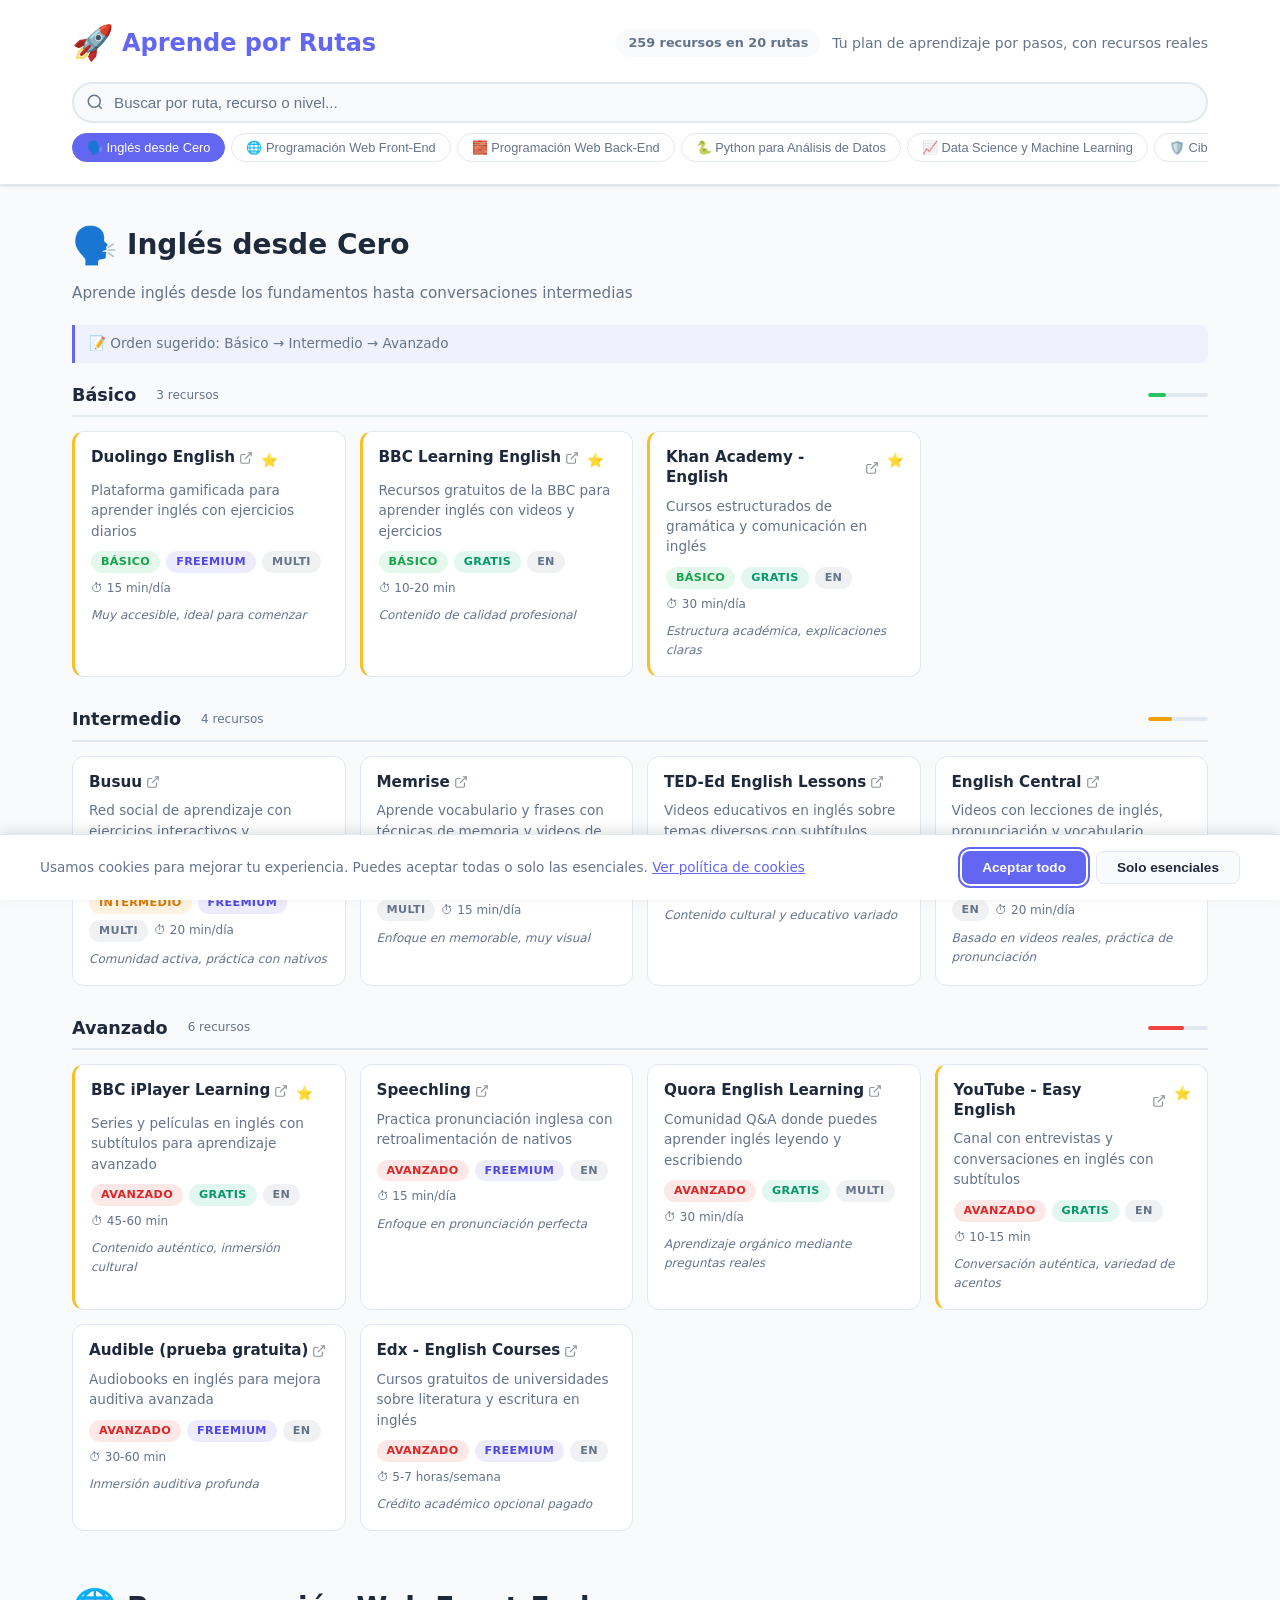
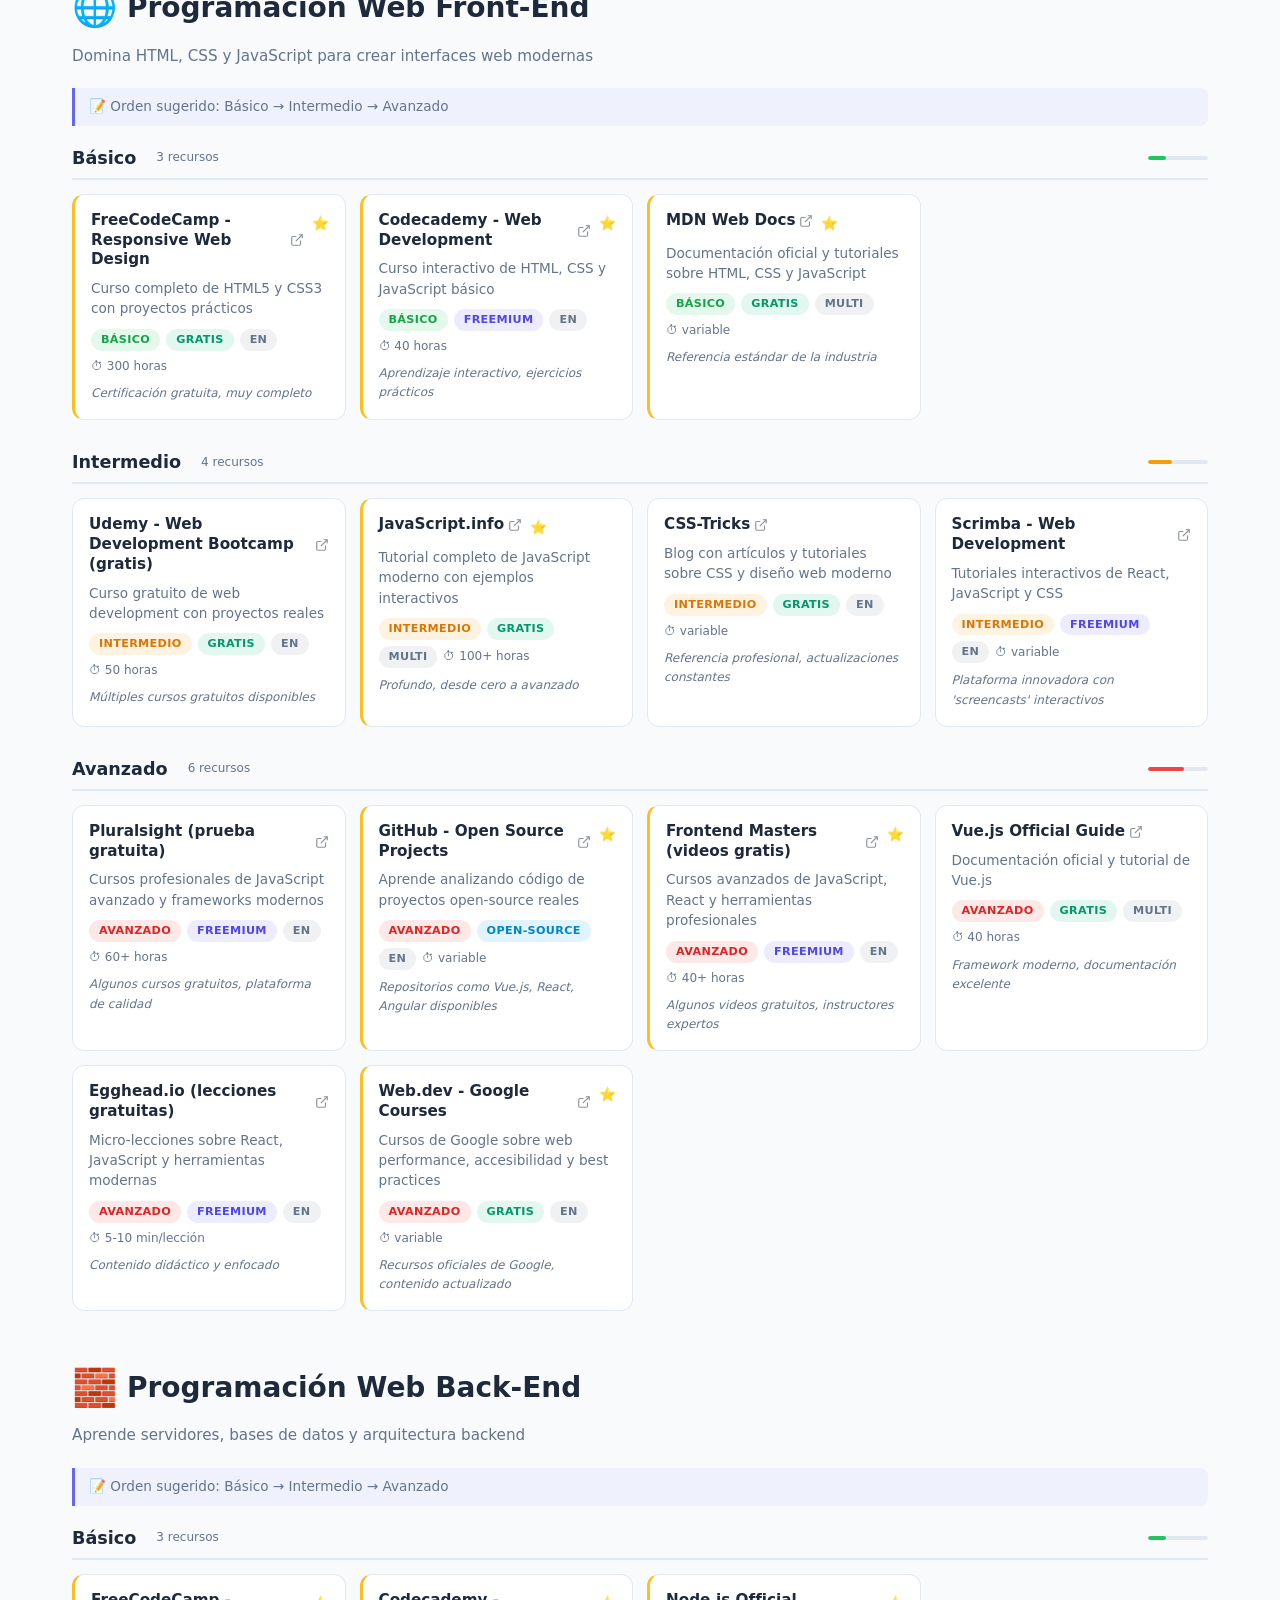
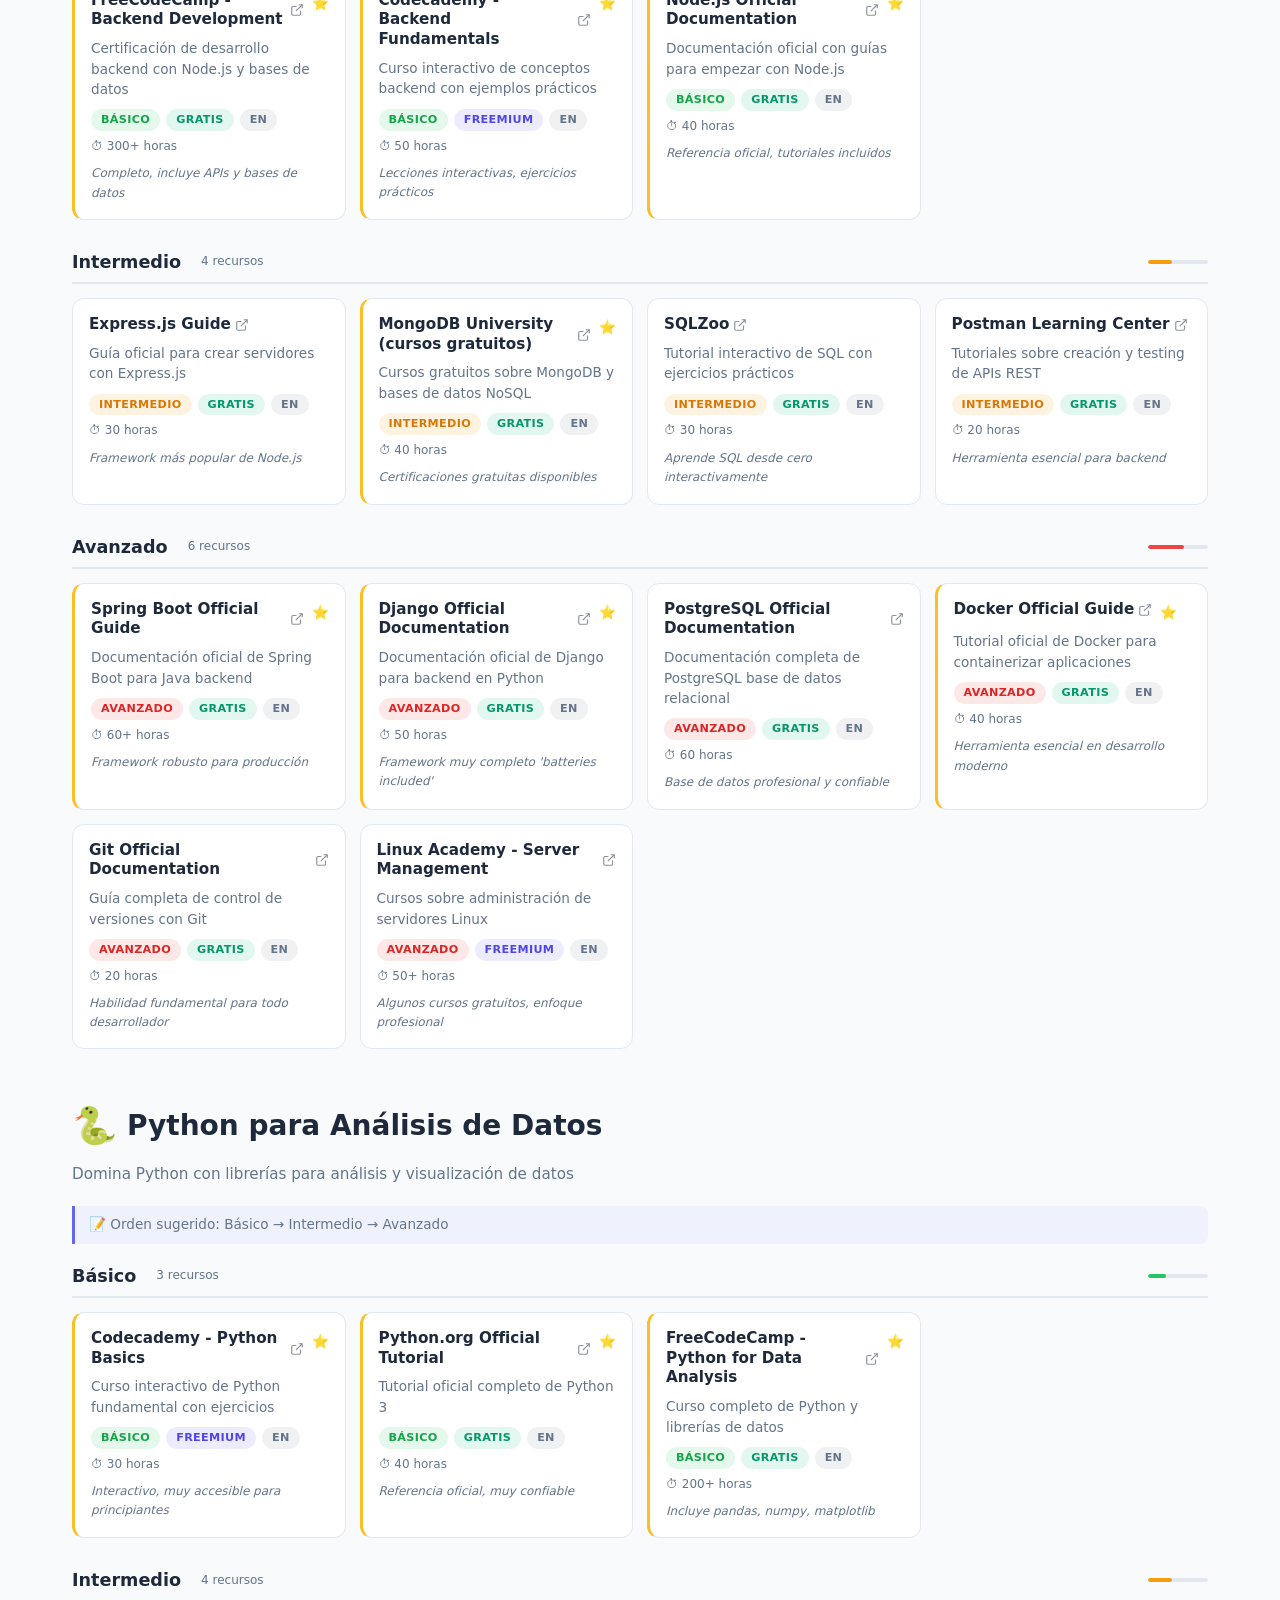
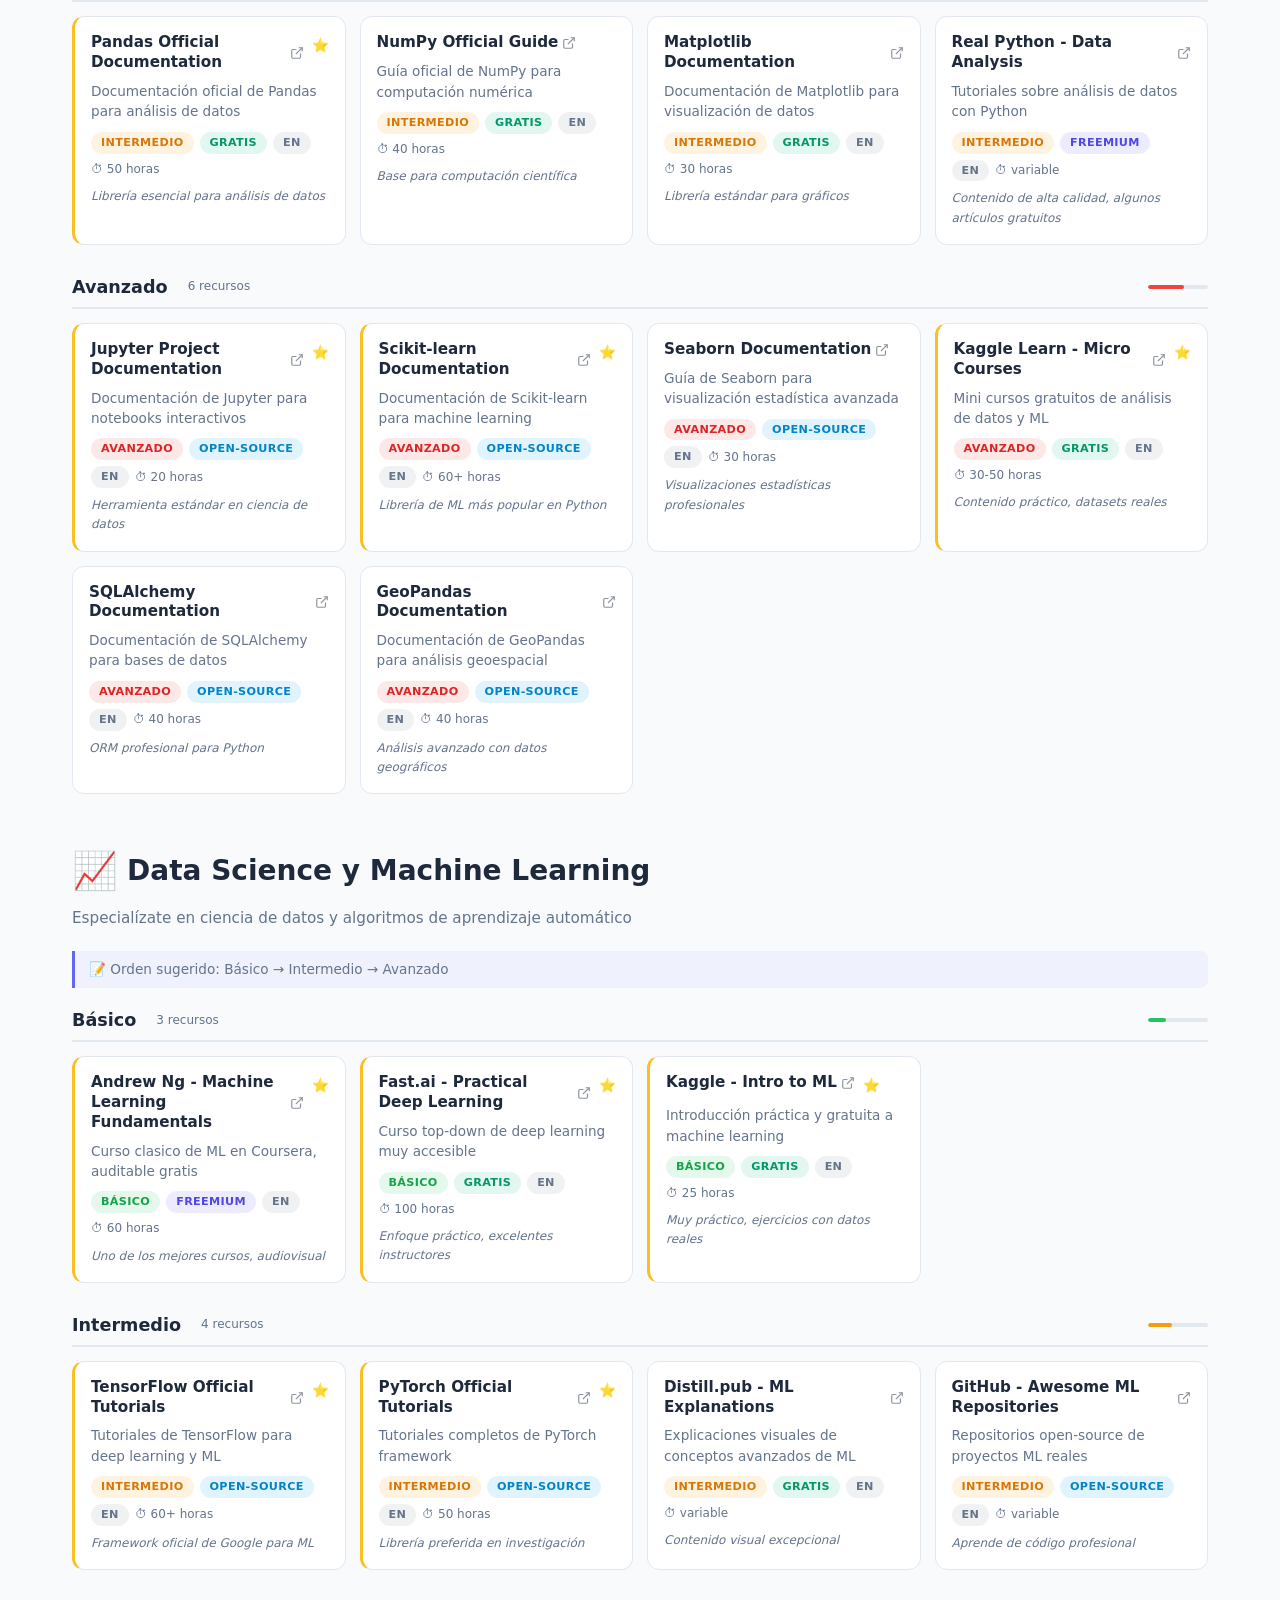
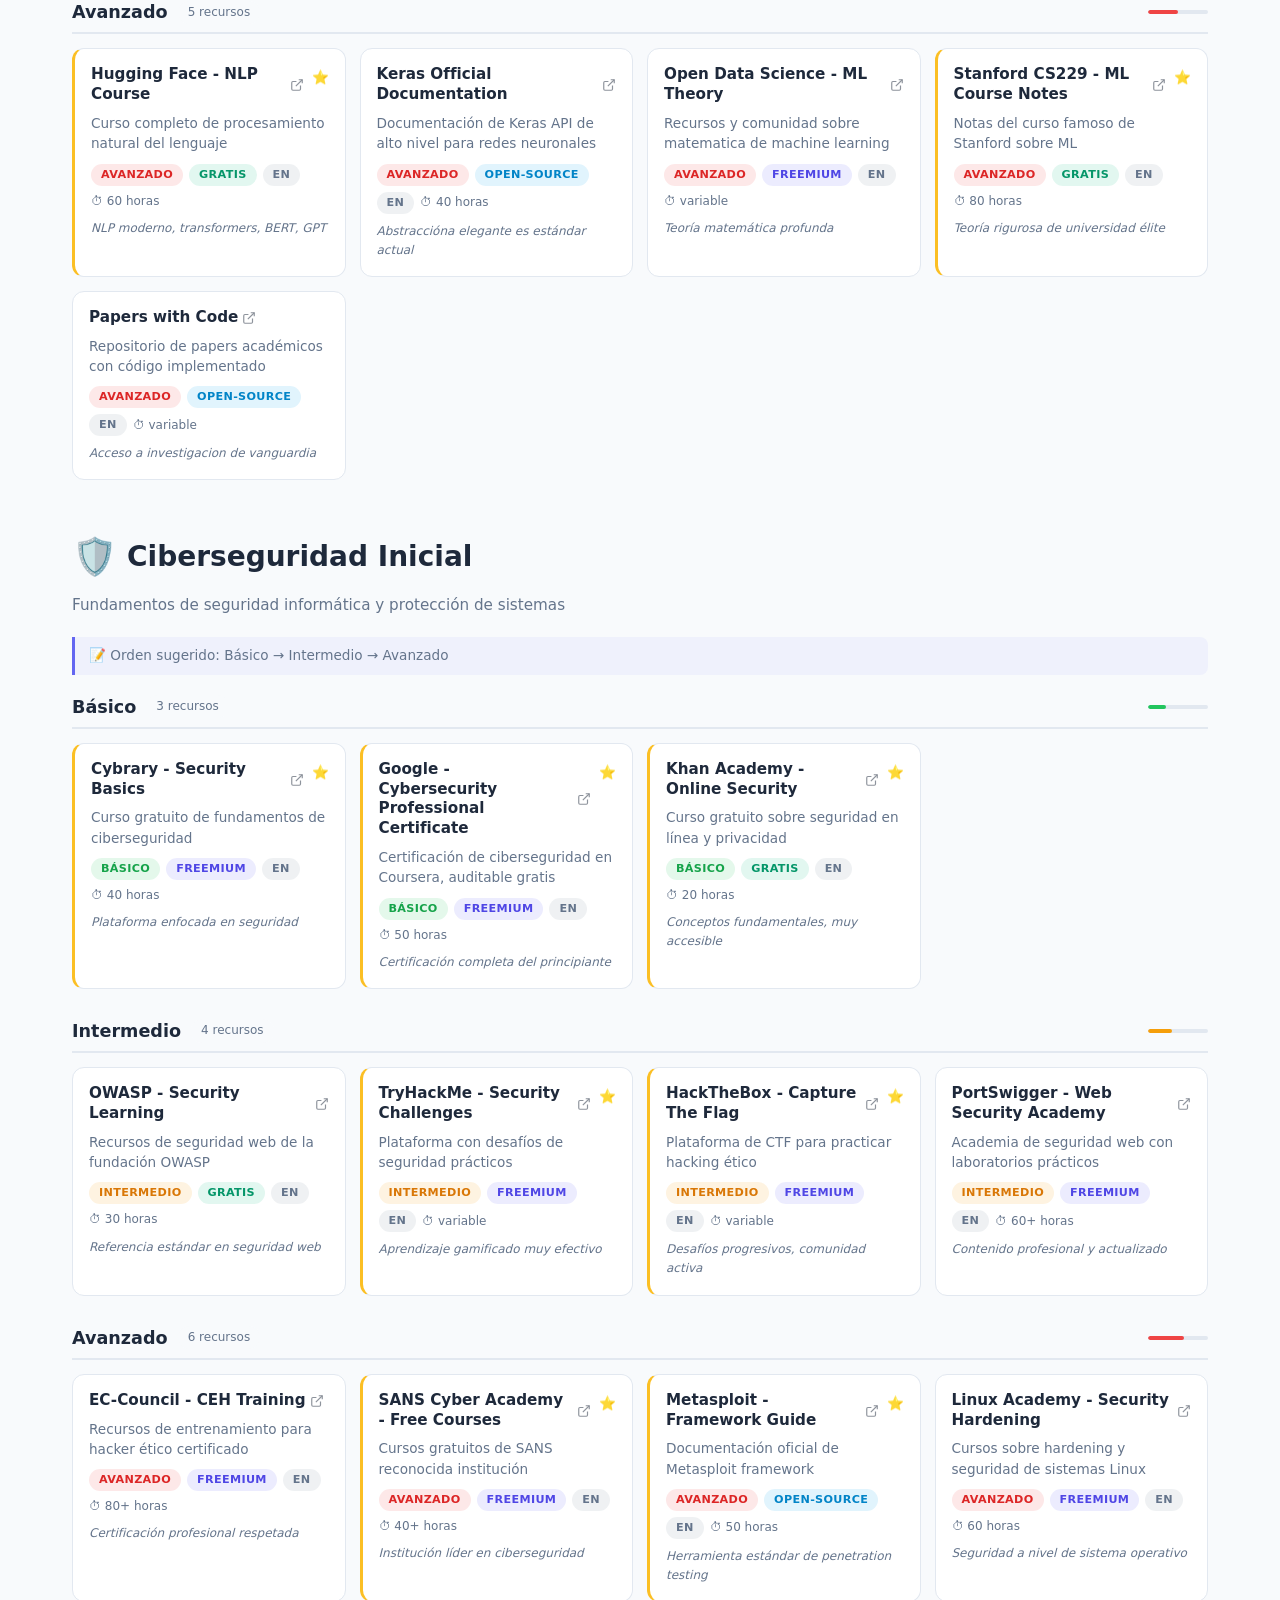
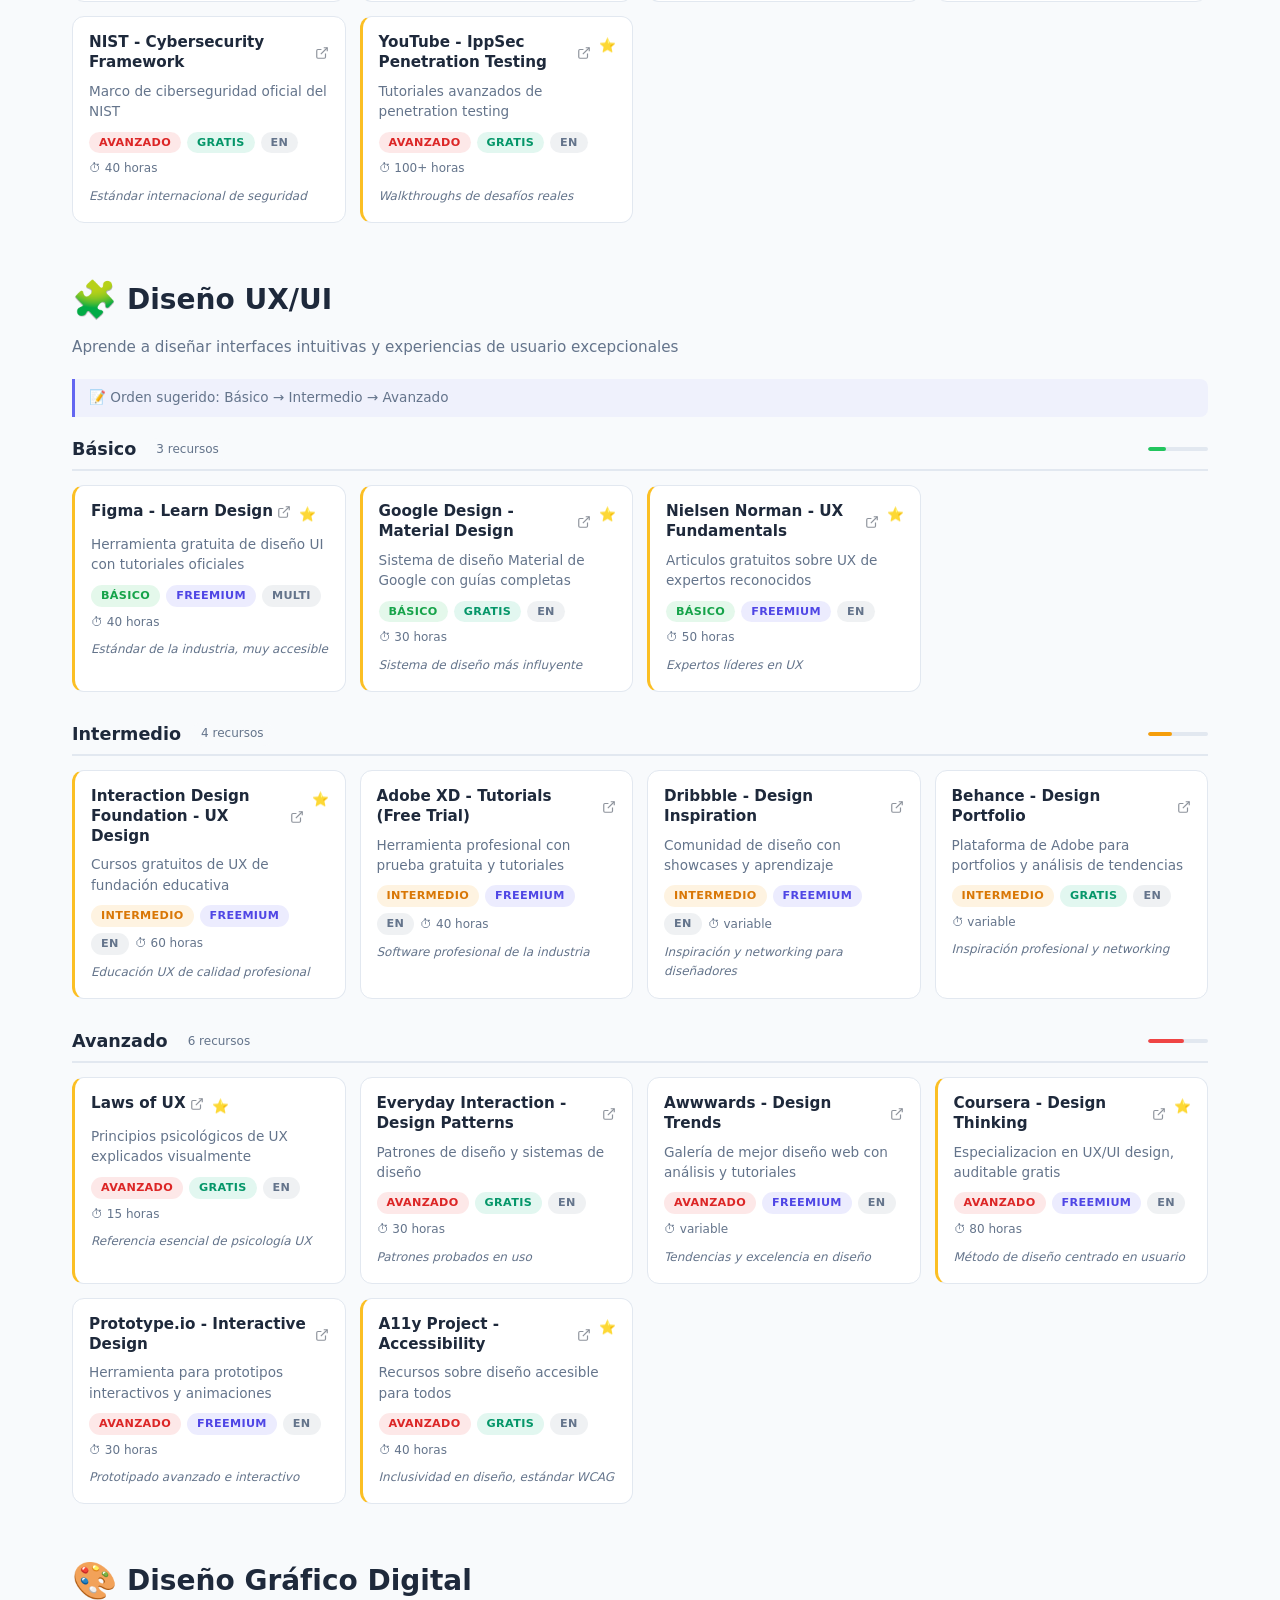
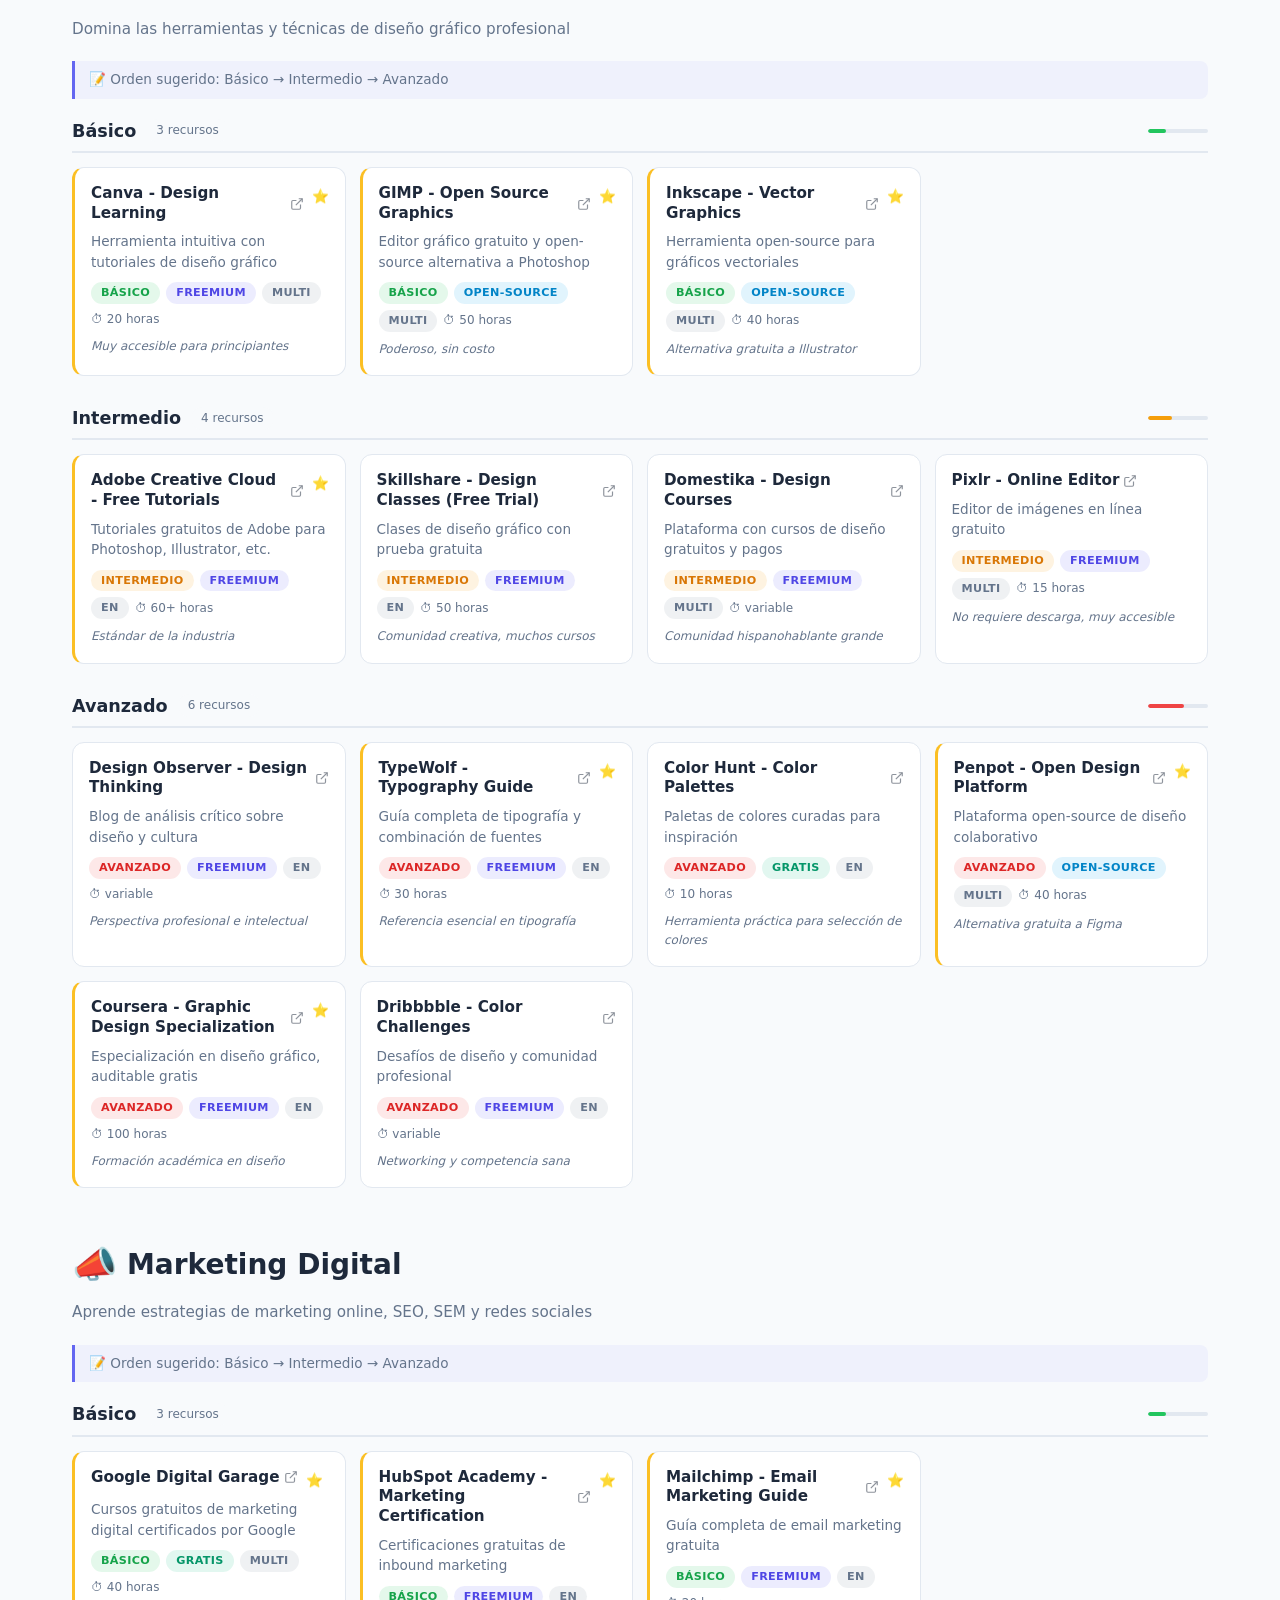
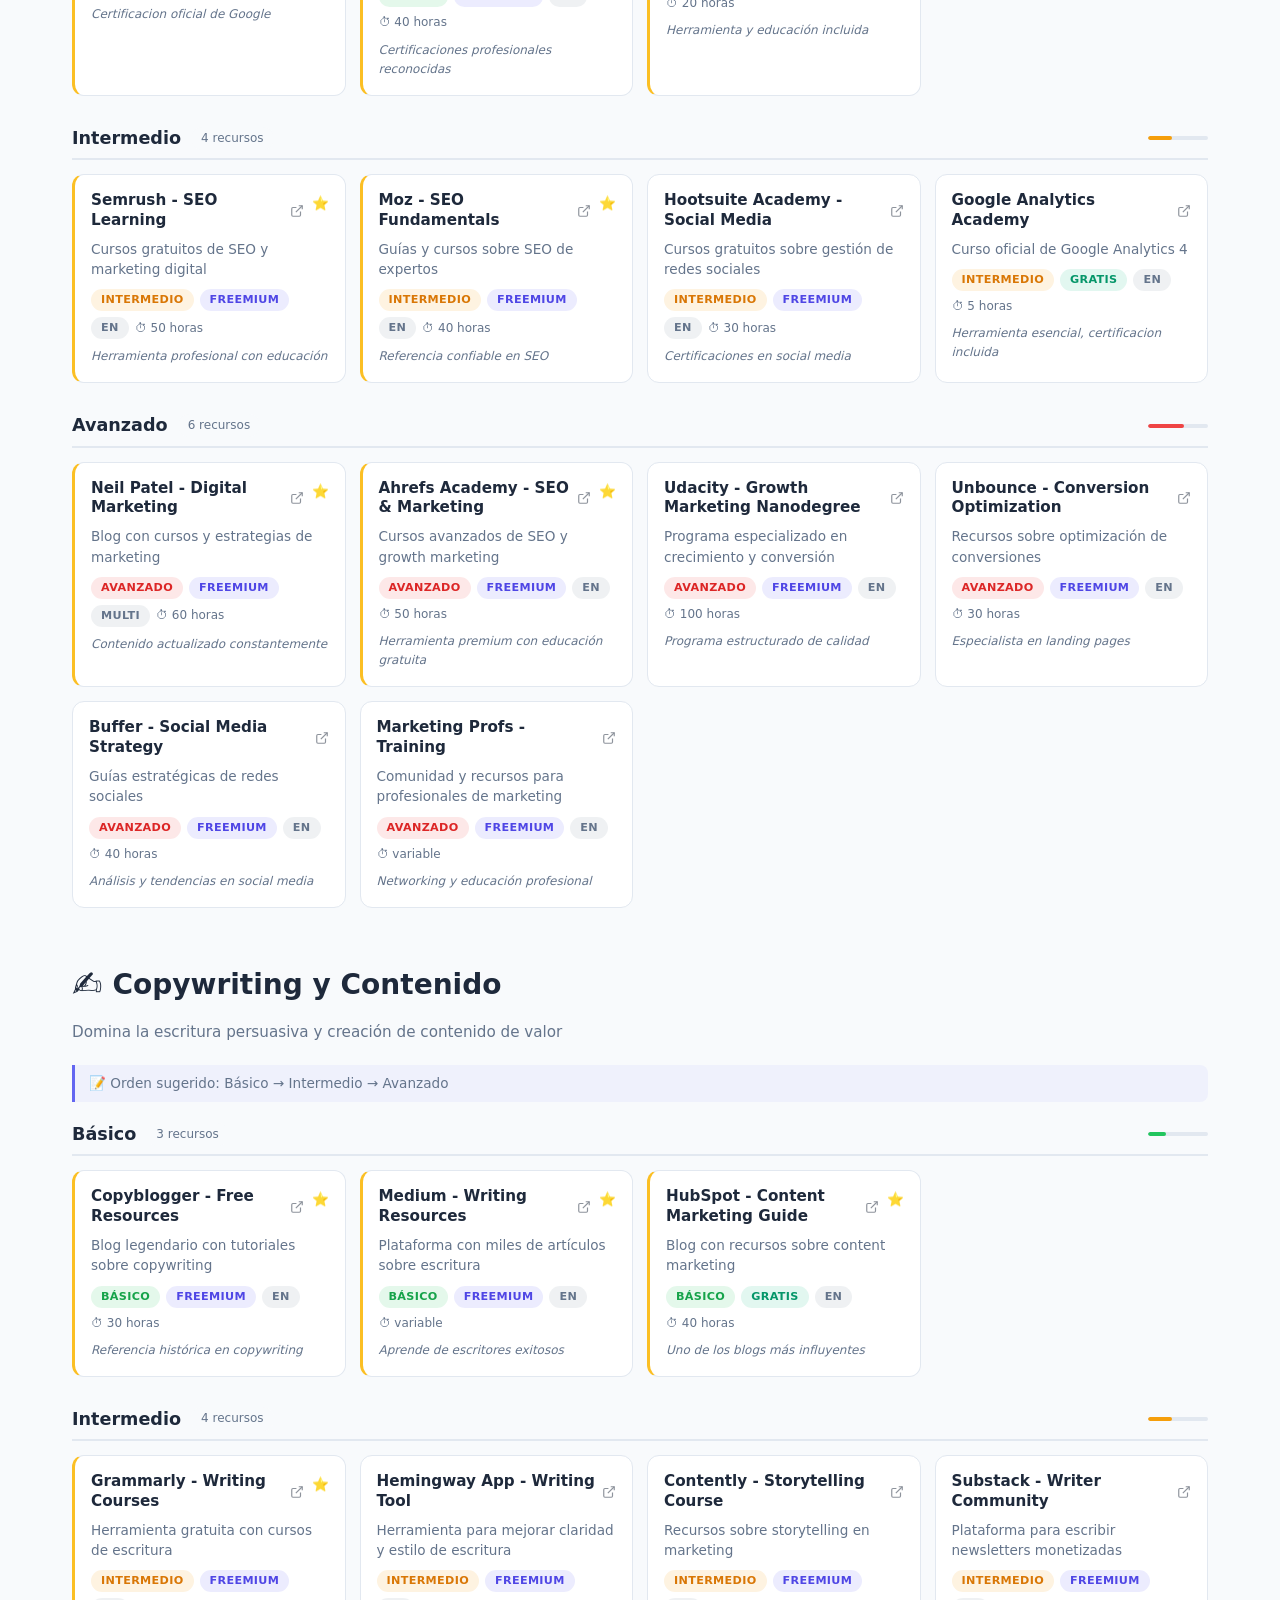
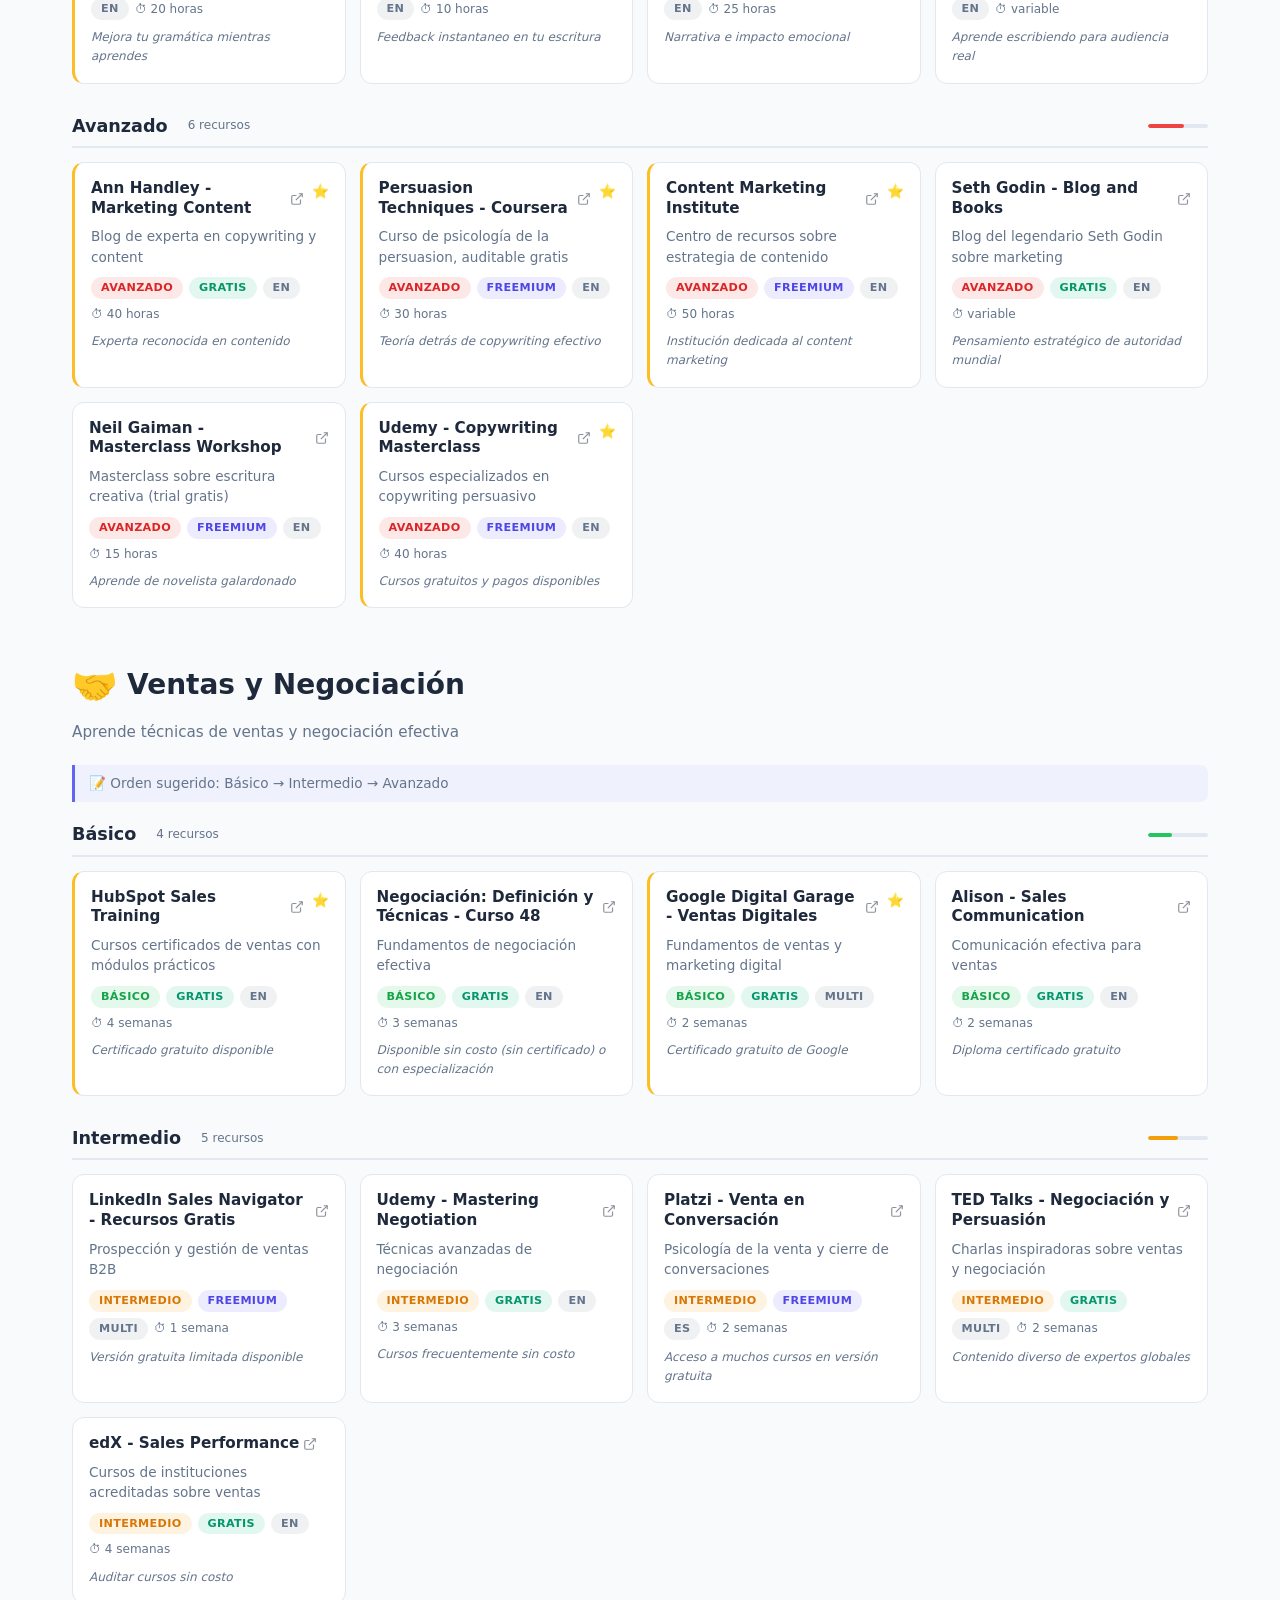
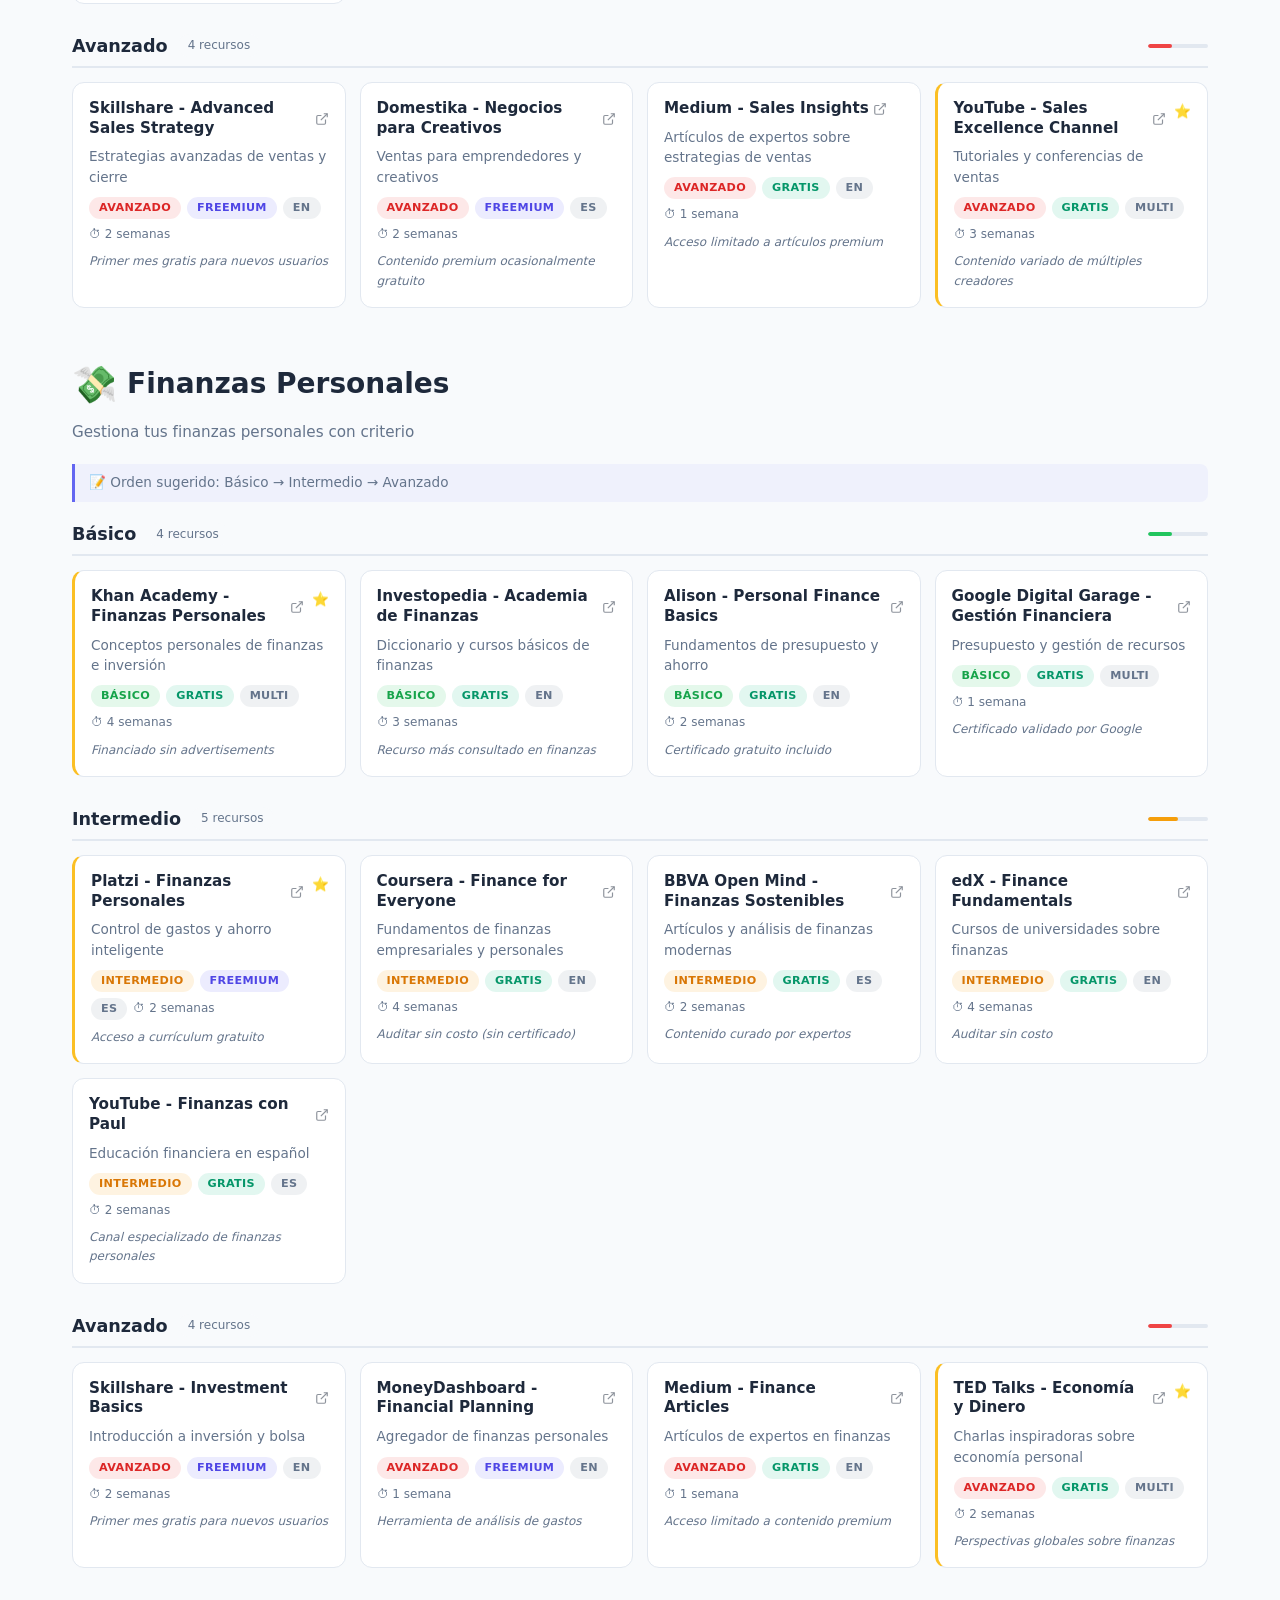
==== index.html @ 44f182b5 "feat: Aprende por Rutas - web estática con 20 rutas y 200+ recursos gratuitos - HTML5 semántico + CS" ====
<!DOCTYPE html>
<html lang="es">
<head>
  <meta charset="UTF-8">
  <meta name="viewport" content="width=device-width, initial-scale=1.0">
  <title>Aprende por Rutas — Rutas de aprendizaje gratuitas paso a paso</title>
  <meta name="description" content="Descubre 20 rutas de aprendizaje con más de 200 recursos gratuitos y freemium para mejorar habilidades profesionales: programación, idiomas, marketing, diseño y más.">
  <link rel="canonical" href="https://aprendepor.rutas.com/">
  <link rel="icon" href="img/favicon.svg" type="image/svg+xml">

  <!-- Open Graph -->
  <meta property="og:type" content="website">
  <meta property="og:title" content="Aprende por Rutas — Rutas de aprendizaje gratuitas">
  <meta property="og:description" content="20 rutas de aprendizaje con +200 recursos gratuitos para mejorar habilidades profesionales.">
  <meta property="og:url" content="https://aprendepor.rutas.com/">
  <meta property="og:site_name" content="Aprende por Rutas">
  <meta property="og:locale" content="es_ES">

  <!-- Twitter Card -->
  <meta name="twitter:card" content="summary">
  <meta name="twitter:title" content="Aprende por Rutas — Rutas de aprendizaje gratuitas">
  <meta name="twitter:description" content="20 rutas de aprendizaje con +200 recursos gratuitos para mejorar habilidades profesionales.">

  <link rel="stylesheet" href="css/styles.css">
</head>
<body>

  <!-- Skip to content -->
  <a href="#main-content" class="skip-link">Ir al contenido principal</a>

  <!-- Ad Slot: Header -->
  <div class="ad-slot" id="ad-slot--header" aria-hidden="true"></div>

  <!-- Header -->
  <header class="site-header" role="banner">
    <div class="header-inner">
      <div class="header-top">
        <h1 class="site-title">
          <span class="site-title-emoji" aria-hidden="true">🚀</span>
          Aprende por Rutas
        </h1>
        <span class="header-stats" id="header-stats" aria-live="polite">Cargando...</span>
        <p class="site-subtitle">Tu plan de aprendizaje por pasos, con recursos reales</p>
      </div>

      <!-- Search -->
      <div class="search-container" role="search">
        <label for="search-input" class="sr-only">Buscar por ruta, recurso o nivel</label>
        <svg class="search-icon" viewBox="0 0 24 24" fill="none" stroke="currentColor" stroke-width="2" aria-hidden="true">
          <circle cx="11" cy="11" r="8"/>
          <line x1="21" y1="21" x2="16.65" y2="16.65"/>
        </svg>
        <input type="search" id="search-input" class="search-input" placeholder="Buscar por ruta, recurso o nivel..." autocomplete="off">
        <button type="button" id="search-clear" class="search-clear" aria-label="Limpiar búsqueda">&times;</button>
      </div>

      <!-- Nav Rutas -->
      <nav class="nav-rutas" aria-label="Rutas de aprendizaje">
        <div class="nav-rutas-list" id="nav-rutas-list" role="list">
          <!-- Populated by JS -->
        </div>
      </nav>
    </div>
  </header>

  <!-- Main -->
  <main id="main-content" class="main-content">
    <div id="rutas-container" aria-live="polite">
      <!-- Populated by JS -->
      <div class="no-results">
        <div class="no-results-icon">⏳</div>
        <p class="no-results-text">Cargando rutas de aprendizaje...</p>
      </div>
    </div>
  </main>

  <!-- Ad Slot: Footer -->
  <div class="ad-slot" id="ad-slot--footer" aria-hidden="true"></div>

  <!-- Footer -->
  <footer class="site-footer" role="contentinfo">
    <div class="footer-inner">
      <nav class="footer-links" aria-label="Enlaces legales">
        <a href="terminos.html">Términos de uso</a>
        <a href="privacidad.html">Política de privacidad</a>
        <a href="cookies.html">Política de cookies</a>
      </nav>
      <p class="footer-update">Última actualización: <time id="footer-date">—</time></p>
      <p class="footer-suggest">
        <a href="mailto:sugerencias@aprendepor.rutas.com?subject=Sugerencia de recurso o ruta">💡 Sugerir recurso o ruta</a>
      </p>
    </div>
  </footer>

  <script src="js/app.js"></script>
  <script src="js/cookies-banner.js"></script>
</body>
</html>
---- css/styles.css ----
/* ============================================
   Aprende por Rutas — Styles
   Mobile-first, responsive, WCAG 2.1 AA
   ============================================ */

/* --- Reset & Base --- */
*, *::before, *::after { box-sizing: border-box; margin: 0; padding: 0; }

:root {
  --color-primary: #6366f1;
  --color-primary-dark: #4f46e5;
  --color-primary-light: #a5b4fc;
  --color-accent: #fbbf24;
  --color-bg: #f8fafc;
  --color-surface: #ffffff;
  --color-text: #1e293b;
  --color-text-muted: #64748b;
  --color-border: #e2e8f0;
  --color-basico: #22c55e;
  --color-intermedio: #f59e0b;
  --color-avanzado: #ef4444;
  --color-gratis: #10b981;
  --color-freemium: #6366f1;
  --color-open-source: #0ea5e9;
  --radius: 12px;
  --radius-sm: 8px;
  --shadow: 0 1px 3px rgba(0,0,0,.08), 0 1px 2px rgba(0,0,0,.06);
  --shadow-md: 0 4px 6px rgba(0,0,0,.07), 0 2px 4px rgba(0,0,0,.06);
  --shadow-lg: 0 10px 15px rgba(0,0,0,.1), 0 4px 6px rgba(0,0,0,.05);
  --max-width: 1200px;
  --transition: .2s ease;
}

html { scroll-behavior: smooth; scroll-padding-top: 140px; }

body {
  font-family: 'Segoe UI', system-ui, -apple-system, sans-serif;
  background: var(--color-bg);
  color: var(--color-text);
  line-height: 1.6;
  -webkit-font-smoothing: antialiased;
}

a { color: var(--color-primary); text-decoration: none; transition: color var(--transition); }
a:hover, a:focus-visible { color: var(--color-primary-dark); }
a:focus-visible { outline: 2px solid var(--color-primary); outline-offset: 2px; border-radius: 2px; }

img { max-width: 100%; height: auto; }
ul, ol { list-style: none; }

.sr-only {
  position: absolute; width: 1px; height: 1px;
  padding: 0; margin: -1px; overflow: hidden;
  clip: rect(0,0,0,0); white-space: nowrap; border: 0;
}

.skip-link {
  position: absolute; top: -100%; left: 16px;
  background: var(--color-primary); color: #fff;
  padding: 8px 16px; border-radius: var(--radius-sm);
  z-index: 1000; font-weight: 600;
}
.skip-link:focus { top: 8px; color: #fff; }

/* --- Ad Slots --- */
.ad-slot {
  min-height: 0; text-align: center;
  margin: 16px auto; max-width: var(--max-width);
}
.ad-slot:empty { display: none; }

/* --- Header --- */
.site-header {
  background: var(--color-surface);
  border-bottom: 1px solid var(--color-border);
  position: sticky; top: 0; z-index: 100;
  box-shadow: var(--shadow);
}

.header-inner {
  max-width: var(--max-width);
  margin: 0 auto;
  padding: 16px 20px;
}

.header-top {
  display: flex;
  flex-wrap: wrap;
  align-items: center;
  gap: 12px;
  margin-bottom: 12px;
}

.site-title {
  font-size: 1.5rem;
  font-weight: 800;
  color: var(--color-primary);
  display: flex; align-items: center; gap: 8px;
}

.site-title-emoji { font-size: 1.4em; }

.site-subtitle {
  font-size: .875rem;
  color: var(--color-text-muted);
  flex-basis: 100%;
}

.header-stats {
  margin-left: auto;
  font-size: .8rem;
  color: var(--color-text-muted);
  background: var(--color-bg);
  padding: 4px 12px;
  border-radius: 999px;
  white-space: nowrap;
  font-weight: 600;
}

/* --- Search --- */
.search-container {
  position: relative;
  margin-bottom: 8px;
}

.search-input {
  width: 100%;
  padding: 10px 16px 10px 40px;
  border: 2px solid var(--color-border);
  border-radius: 999px;
  font-size: .95rem;
  background: var(--color-bg);
  color: var(--color-text);
  transition: border-color var(--transition);
}
.search-input:focus {
  outline: none;
  border-color: var(--color-primary);
  box-shadow: 0 0 0 3px rgba(99,102,241,.15);
}
.search-input::placeholder { color: var(--color-text-muted); }

.search-icon {
  position: absolute; left: 14px; top: 50%;
  transform: translateY(-50%);
  color: var(--color-text-muted);
  pointer-events: none;
  width: 18px; height: 18px;
}

.search-clear {
  position: absolute; right: 10px; top: 50%;
  transform: translateY(-50%);
  background: none; border: none;
  color: var(--color-text-muted);
  cursor: pointer; padding: 4px;
  display: none; font-size: 1.1rem;
  line-height: 1;
}
.search-clear.visible { display: block; }

/* --- Nav Rutas --- */
.nav-rutas {
  overflow-x: auto;
  -webkit-overflow-scrolling: touch;
  scrollbar-width: thin;
  scrollbar-color: var(--color-primary-light) transparent;
  padding-bottom: 4px;
}
.nav-rutas::-webkit-scrollbar { height: 4px; }
.nav-rutas::-webkit-scrollbar-thumb { background: var(--color-primary-light); border-radius: 2px; }

.nav-rutas-list {
  display: flex;
  gap: 6px;
  padding: 2px 0;
}

.nav-ruta-btn {
  flex-shrink: 0;
  padding: 6px 14px;
  border: 1px solid var(--color-border);
  border-radius: 999px;
  background: var(--color-surface);
  color: var(--color-text-muted);
  font-size: .8rem;
  font-weight: 500;
  cursor: pointer;
  white-space: nowrap;
  transition: all var(--transition);
}
.nav-ruta-btn:hover { border-color: var(--color-primary); color: var(--color-primary); }
.nav-ruta-btn:focus-visible { outline: 2px solid var(--color-primary); outline-offset: 1px; }
.nav-ruta-btn.active {
  background: var(--color-primary);
  color: #fff;
  border-color: var(--color-primary);
}

/* --- Main Content --- */
.main-content {
  max-width: var(--max-width);
  margin: 0 auto;
  padding: 24px 20px 60px;
}

/* --- Ruta Section --- */
.ruta-section {
  margin-bottom: 48px;
  scroll-margin-top: 160px;
}

.ruta-header {
  margin-bottom: 20px;
}

.ruta-title {
  font-size: 1.5rem;
  font-weight: 700;
  display: flex; align-items: center; gap: 10px;
  margin-bottom: 6px;
}

.ruta-emoji { font-size: 1.3em; }

.ruta-descripcion {
  color: var(--color-text-muted);
  font-size: .95rem;
  margin-bottom: 8px;
}

.ruta-objetivo {
  font-size: .85rem;
  color: var(--color-text-muted);
  padding: 8px 14px;
  background: rgba(99,102,241,.06);
  border-left: 3px solid var(--color-primary);
  border-radius: 0 var(--radius-sm) var(--radius-sm) 0;
}

/* --- Nivel Section --- */
.nivel-section { margin-bottom: 28px; }

.nivel-header {
  display: flex; align-items: center; gap: 10px;
  margin-bottom: 14px;
  padding-bottom: 6px;
  border-bottom: 2px solid var(--color-border);
}

.nivel-title {
  font-size: 1.1rem;
  font-weight: 600;
  text-transform: capitalize;
}

.nivel-count {
  font-size: .75rem;
  color: var(--color-text-muted);
  background: var(--color-bg);
  padding: 2px 10px;
  border-radius: 999px;
}

.nivel-bar {
  width: 60px; height: 4px;
  background: var(--color-border);
  border-radius: 2px;
  overflow: hidden;
  margin-left: auto;
}
.nivel-bar-fill {
  height: 100%;
  border-radius: 2px;
  transition: width .4s ease;
}
.nivel-basico .nivel-bar-fill { background: var(--color-basico); }
.nivel-intermedio .nivel-bar-fill { background: var(--color-intermedio); }
.nivel-avanzado .nivel-bar-fill { background: var(--color-avanzado); }

/* --- Card Grid --- */
.recursos-grid {
  display: grid;
  grid-template-columns: 1fr;
  gap: 14px;
}

/* --- Resource Card --- */
.recurso-card {
  background: var(--color-surface);
  border: 1px solid var(--color-border);
  border-radius: var(--radius);
  padding: 16px;
  transition: all var(--transition);
  position: relative;
}
.recurso-card:hover {
  box-shadow: var(--shadow-md);
  border-color: var(--color-primary-light);
  transform: translateY(-1px);
}

.recurso-card.destacado {
  border-left: 3px solid var(--color-accent);
}

.recurso-card-header {
  display: flex; align-items: flex-start;
  gap: 8px; margin-bottom: 8px;
}

.recurso-nombre {
  font-size: .95rem;
  font-weight: 600;
  line-height: 1.3;
}

.recurso-nombre a {
  color: var(--color-text);
  display: inline-flex; align-items: center; gap: 4px;
}
.recurso-nombre a:hover { color: var(--color-primary); }

.recurso-external-icon {
  width: 14px; height: 14px;
  flex-shrink: 0;
  opacity: .5;
}

.recurso-star {
  color: var(--color-accent);
  font-size: .85rem;
  flex-shrink: 0;
  margin-top: 2px;
}

.recurso-descripcion {
  font-size: .85rem;
  color: var(--color-text-muted);
  margin-bottom: 10px;
  line-height: 1.5;
}

.recurso-badges {
  display: flex;
  flex-wrap: wrap;
  gap: 6px;
  align-items: center;
}

.badge {
  display: inline-flex; align-items: center;
  padding: 2px 10px;
  border-radius: 999px;
  font-size: .7rem;
  font-weight: 600;
  text-transform: uppercase;
  letter-spacing: .03em;
}

.badge-nivel-basico { background: rgba(34,197,94,.12); color: #16a34a; }
.badge-nivel-intermedio { background: rgba(245,158,11,.12); color: #d97706; }
.badge-nivel-avanzado { background: rgba(239,68,68,.12); color: #dc2626; }

.badge-acceso-gratis { background: rgba(16,185,129,.12); color: #059669; }
.badge-acceso-freemium { background: rgba(99,102,241,.12); color: #4f46e5; }
.badge-acceso-open-source { background: rgba(14,165,233,.12); color: #0284c7; }

.badge-idioma {
  background: rgba(100,116,139,.1);
  color: var(--color-text-muted);
}

.badge-tiempo {
  background: transparent;
  color: var(--color-text-muted);
  padding-left: 0;
  font-weight: 500;
  font-size: .75rem;
}
.badge-tiempo::before { content: '⏱ '; }

.recurso-notas {
  font-size: .75rem;
  color: var(--color-text-muted);
  margin-top: 8px;
  font-style: italic;
}

/* --- No Results --- */
.no-results {
  text-align: center;
  padding: 60px 20px;
  color: var(--color-text-muted);
}
.no-results-icon { font-size: 3rem; margin-bottom: 12px; }
.no-results-text { font-size: 1.1rem; font-weight: 600; }
.no-results-sub { font-size: .9rem; margin-top: 6px; }

/* --- Footer --- */
.site-footer {
  background: var(--color-surface);
  border-top: 1px solid var(--color-border);
  padding: 30px 20px;
  text-align: center;
}

.footer-inner {
  max-width: var(--max-width);
  margin: 0 auto;
}

.footer-links {
  display: flex;
  justify-content: center;
  flex-wrap: wrap;
  gap: 8px 20px;
  margin-bottom: 14px;
}

.footer-links a {
  font-size: .85rem;
  color: var(--color-text-muted);
}
.footer-links a:hover { color: var(--color-primary); }

.footer-update {
  font-size: .8rem;
  color: var(--color-text-muted);
  margin-bottom: 8px;
}

.footer-suggest {
  font-size: .85rem;
}

/* --- Cookies Banner --- */
.cookies-banner {
  position: fixed; bottom: 0; left: 0; right: 0;
  background: var(--color-surface);
  border-top: 1px solid var(--color-border);
  box-shadow: 0 -4px 12px rgba(0,0,0,.1);
  z-index: 999;
  padding: 16px 20px;
  transform: translateY(100%);
  transition: transform .3s ease;
}
.cookies-banner.visible { transform: translateY(0); }

.cookies-inner {
  max-width: var(--max-width);
  margin: 0 auto;
  display: flex;
  flex-direction: column;
  gap: 12px;
}

.cookies-text {
  font-size: .85rem;
  color: var(--color-text-muted);
  line-height: 1.5;
}
.cookies-text a { text-decoration: underline; }

.cookies-actions {
  display: flex;
  gap: 10px;
  flex-wrap: wrap;
}

.btn {
  padding: 8px 20px;
  border-radius: var(--radius-sm);
  font-size: .85rem;
  font-weight: 600;
  border: none;
  cursor: pointer;
  transition: all var(--transition);
}
.btn:focus-visible {
  outline: 2px solid var(--color-primary);
  outline-offset: 2px;
}

.btn-primary {
  background: var(--color-primary);
  color: #fff;
}
.btn-primary:hover { background: var(--color-primary-dark); }

.btn-secondary {
  background: var(--color-bg);
  color: var(--color-text);
  border: 1px solid var(--color-border);
}
.btn-secondary:hover { border-color: var(--color-primary); color: var(--color-primary); }

/* --- Legal Pages --- */
.legal-page {
  max-width: 800px;
  margin: 0 auto;
  padding: 40px 20px 80px;
}
.legal-page h1 {
  font-size: 1.8rem;
  margin-bottom: 24px;
  color: var(--color-primary);
}
.legal-page h2 {
  font-size: 1.25rem;
  margin: 24px 0 10px;
  color: var(--color-text);
}
.legal-page p, .legal-page li {
  font-size: .95rem;
  color: var(--color-text-muted);
  margin-bottom: 10px;
  line-height: 1.7;
}
.legal-page ul { list-style: disc; padding-left: 24px; }
.legal-back {
  display: inline-flex; align-items: center; gap: 6px;
  margin-bottom: 24px; font-weight: 600;
}

/* --- Responsive --- */
@media (min-width: 640px) {
  .recursos-grid {
    grid-template-columns: repeat(2, 1fr);
  }
  .cookies-inner { flex-direction: row; align-items: center; }
  .cookies-actions { margin-left: auto; flex-shrink: 0; }
  .site-subtitle { flex-basis: auto; }
}

@media (min-width: 960px) {
  .recursos-grid {
    grid-template-columns: repeat(3, 1fr);
  }
  .header-inner { padding: 16px 32px; }
  .main-content { padding: 32px 32px 80px; }
  .ruta-title { font-size: 1.75rem; }
  html { scroll-padding-top: 150px; }
  .ruta-section { scroll-margin-top: 170px; }
}

@media (min-width: 1200px) {
  .recursos-grid {
    grid-template-columns: repeat(4, 1fr);
  }
}

/* --- Reduced Motion --- */
@media (prefers-reduced-motion: reduce) {
  *, *::before, *::after {
    animation-duration: .01ms !important;
    transition-duration: .01ms !important;
    scroll-behavior: auto !important;
  }
}

/* --- Print --- */
@media print {
  .site-header, .nav-rutas, .cookies-banner, .ad-slot, .search-container { display: none; }
  .main-content { padding: 0; }
  .recurso-card { break-inside: avoid; border: 1px solid #ccc; }
}
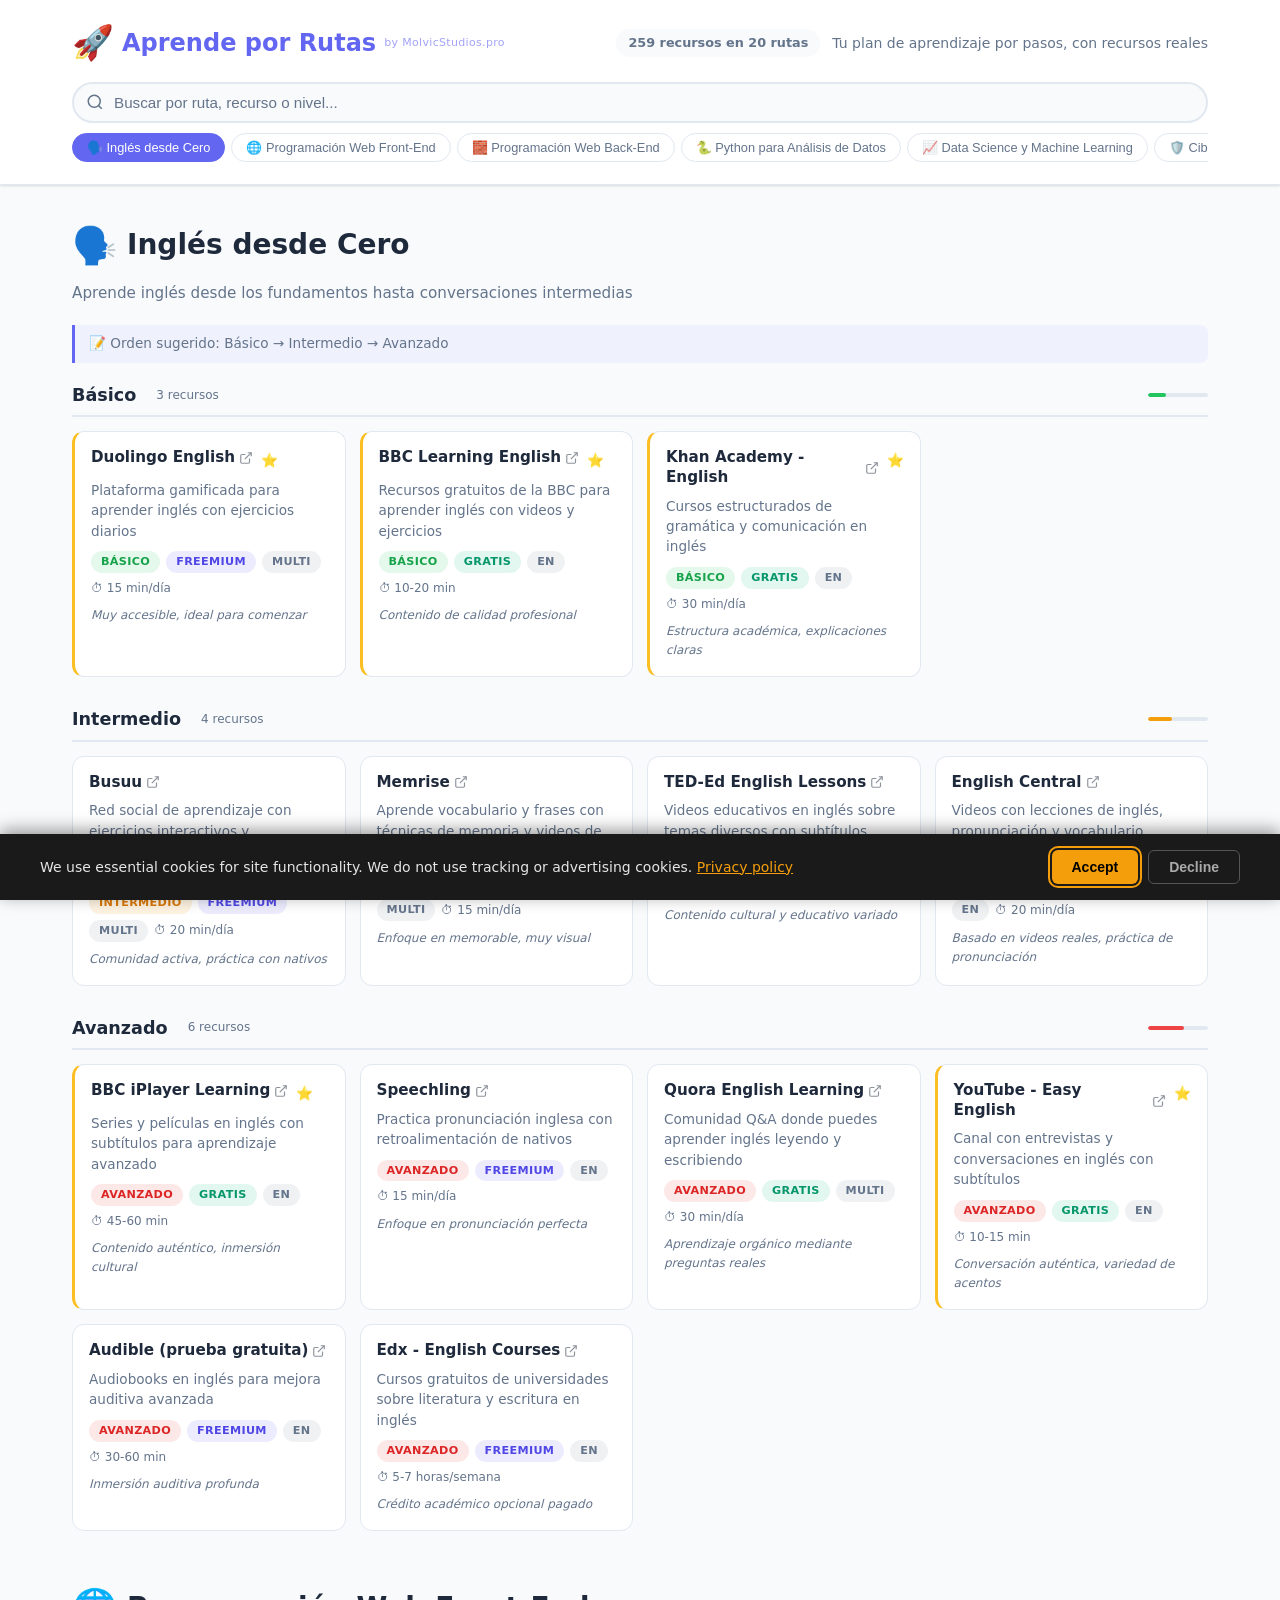
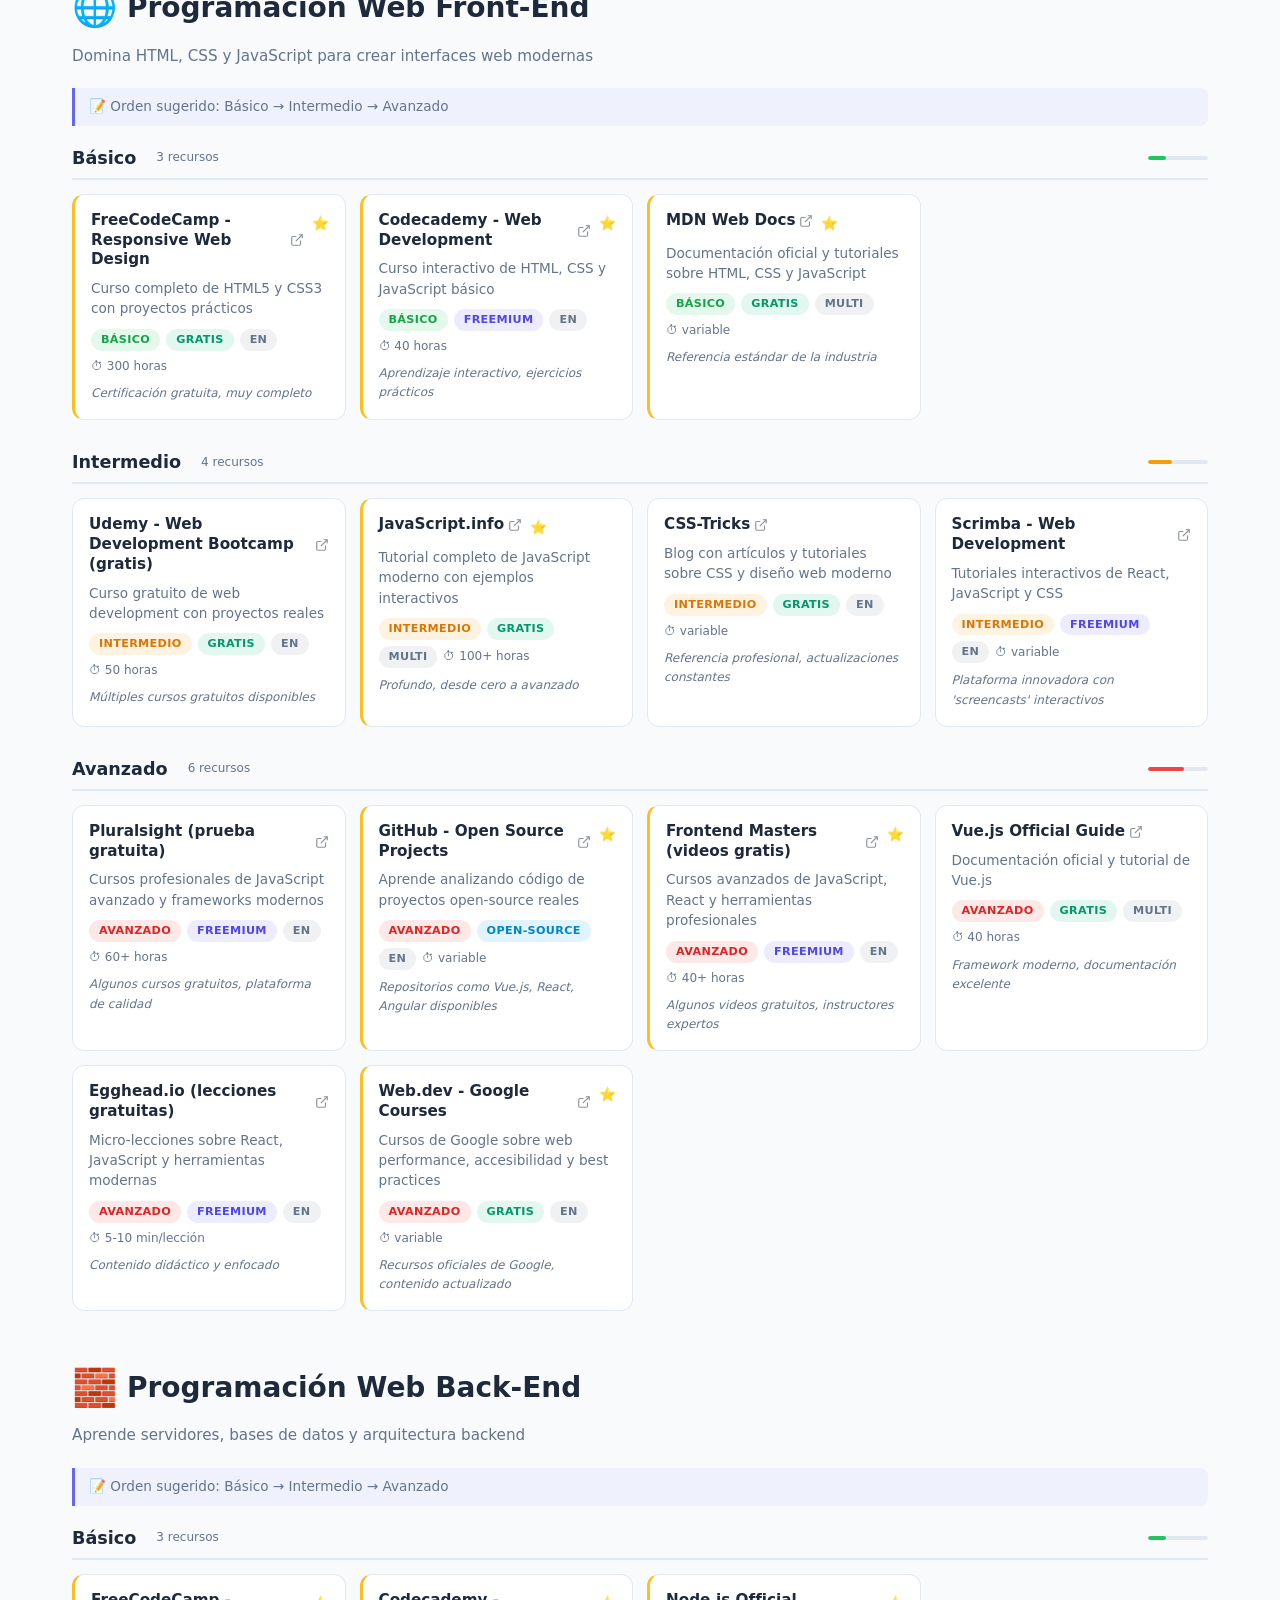
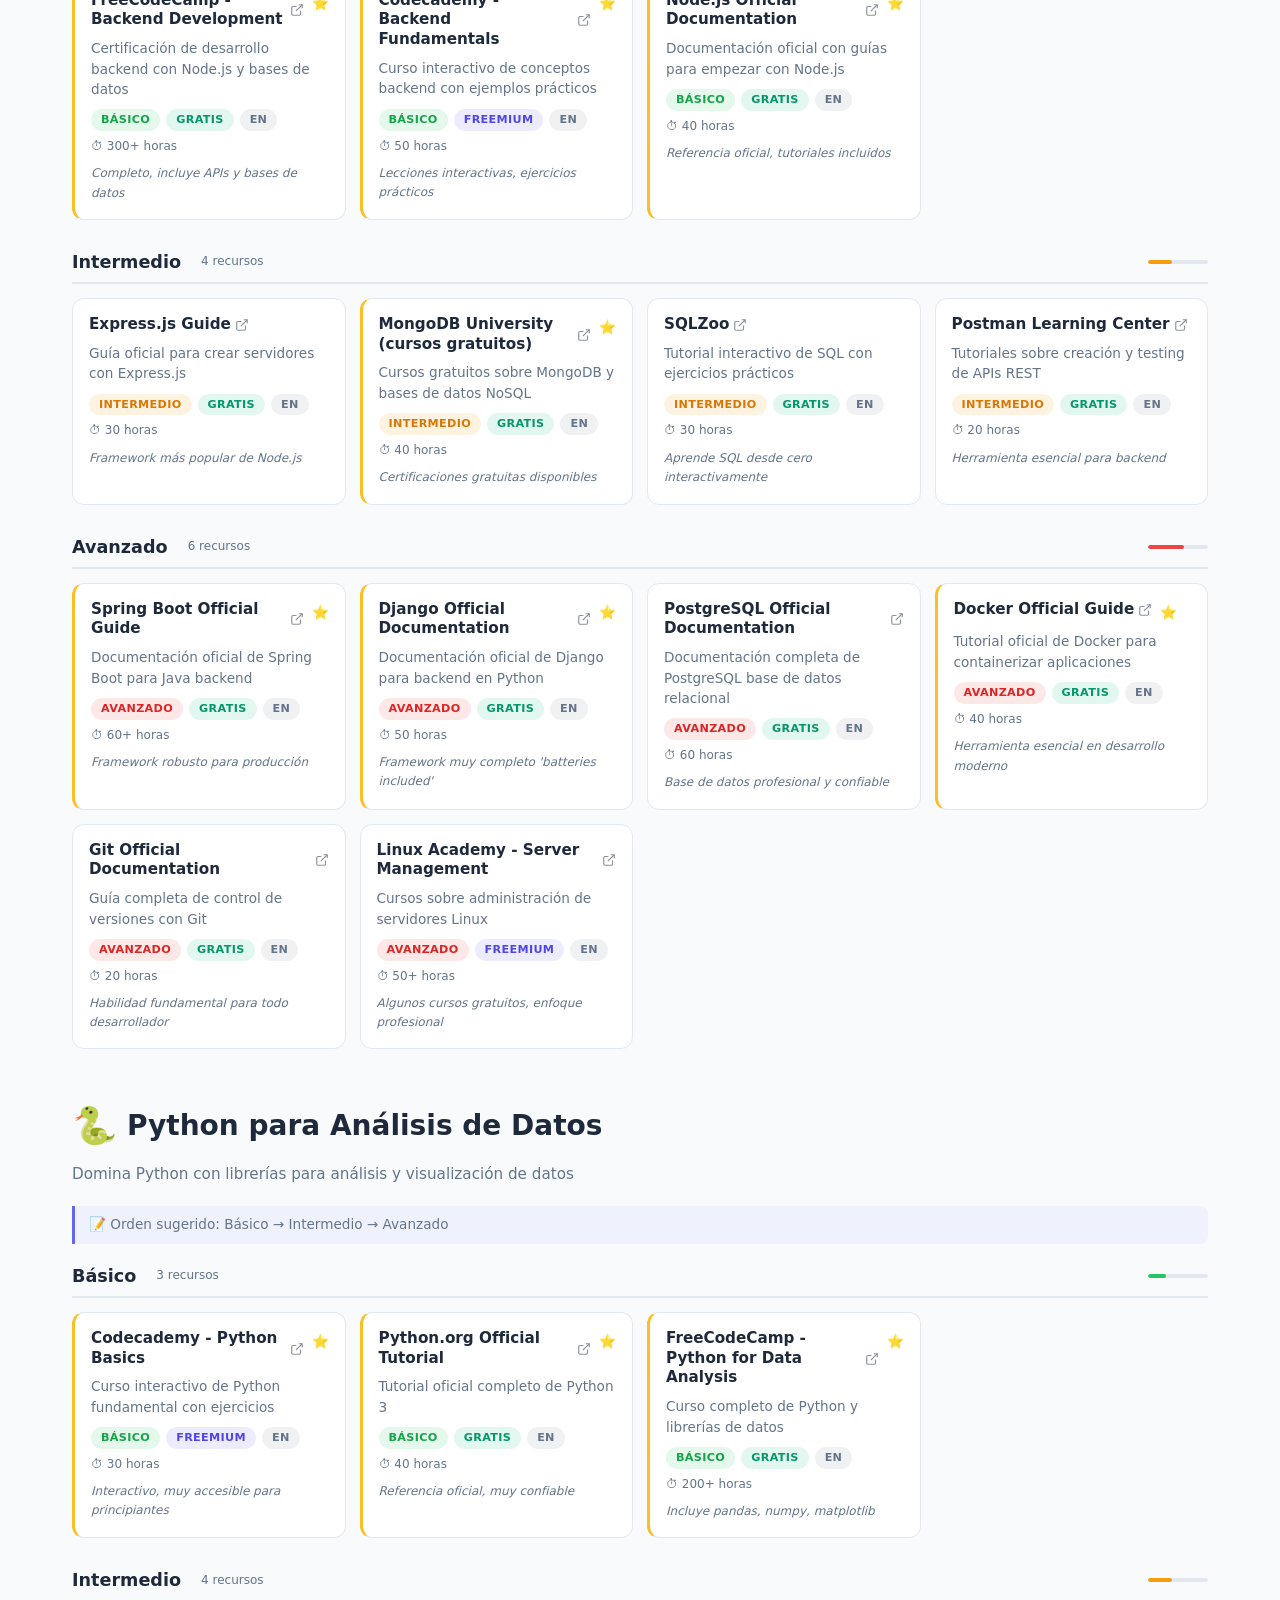
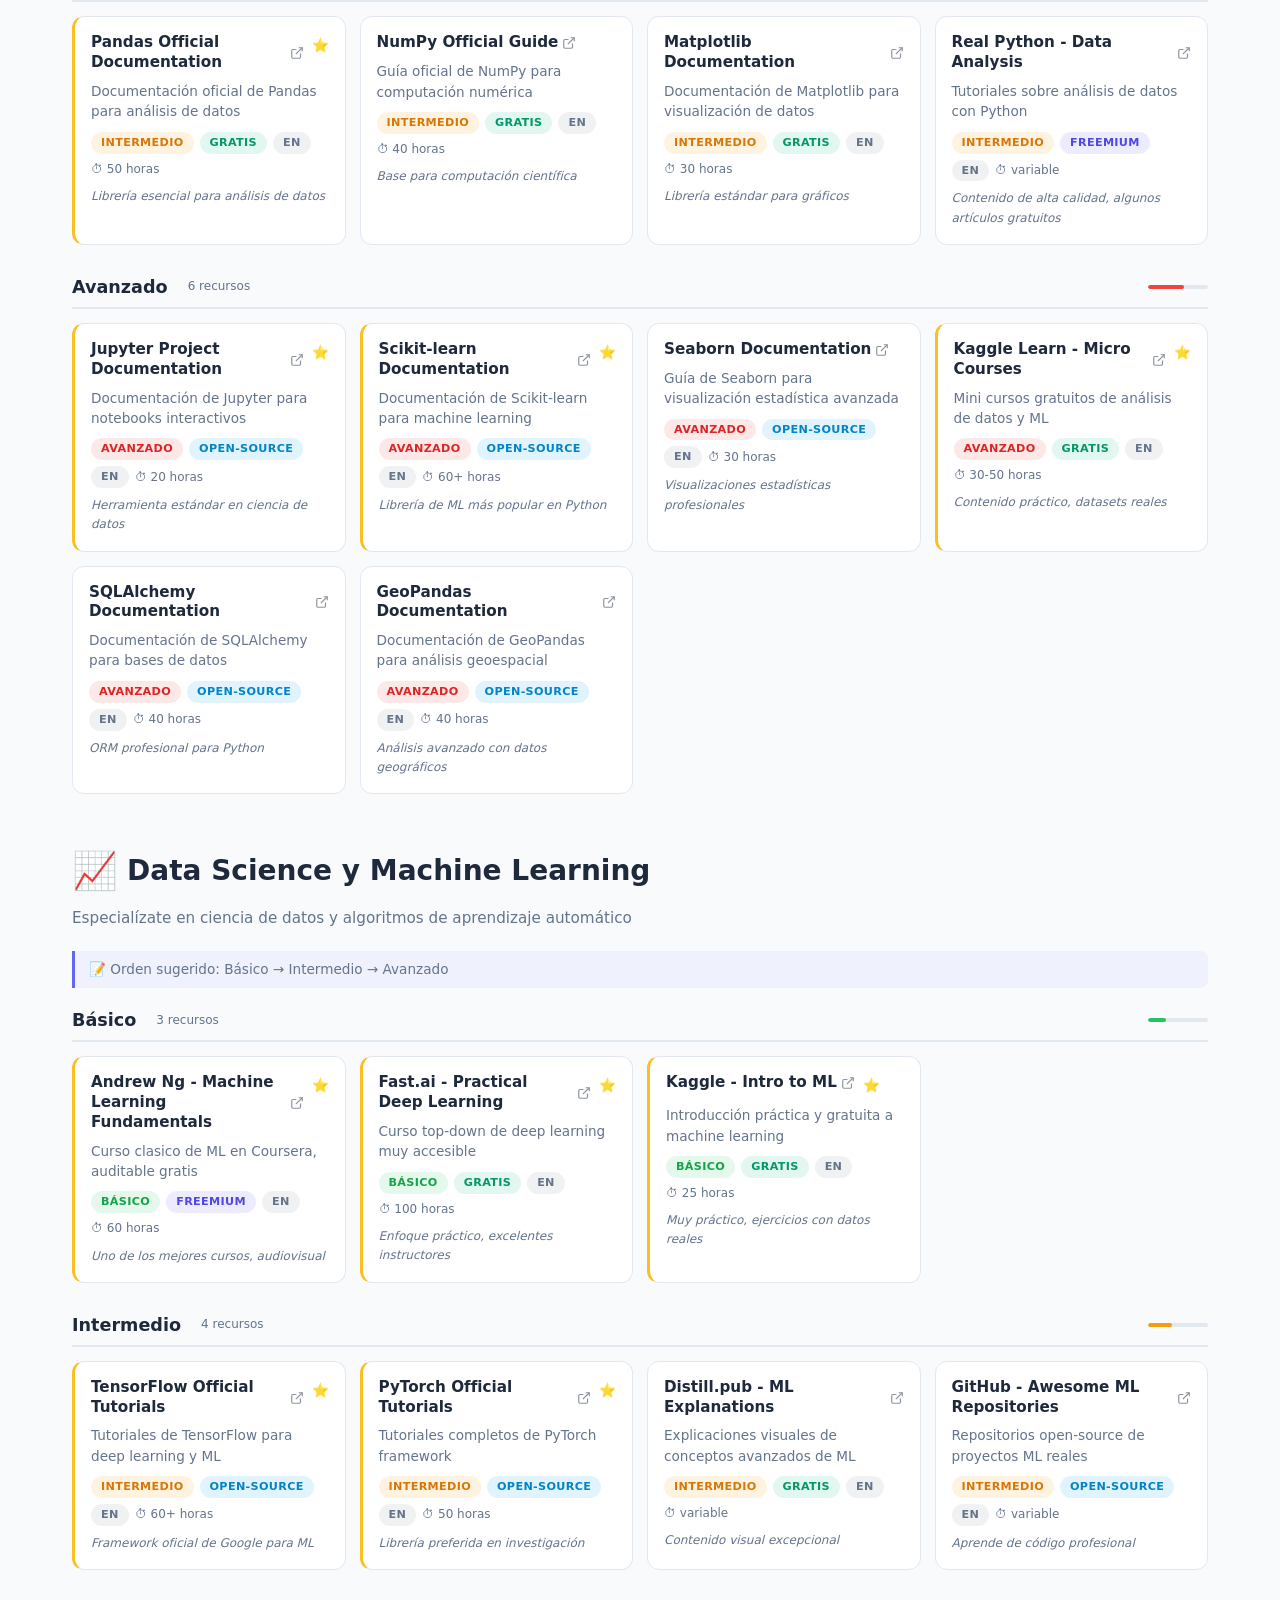
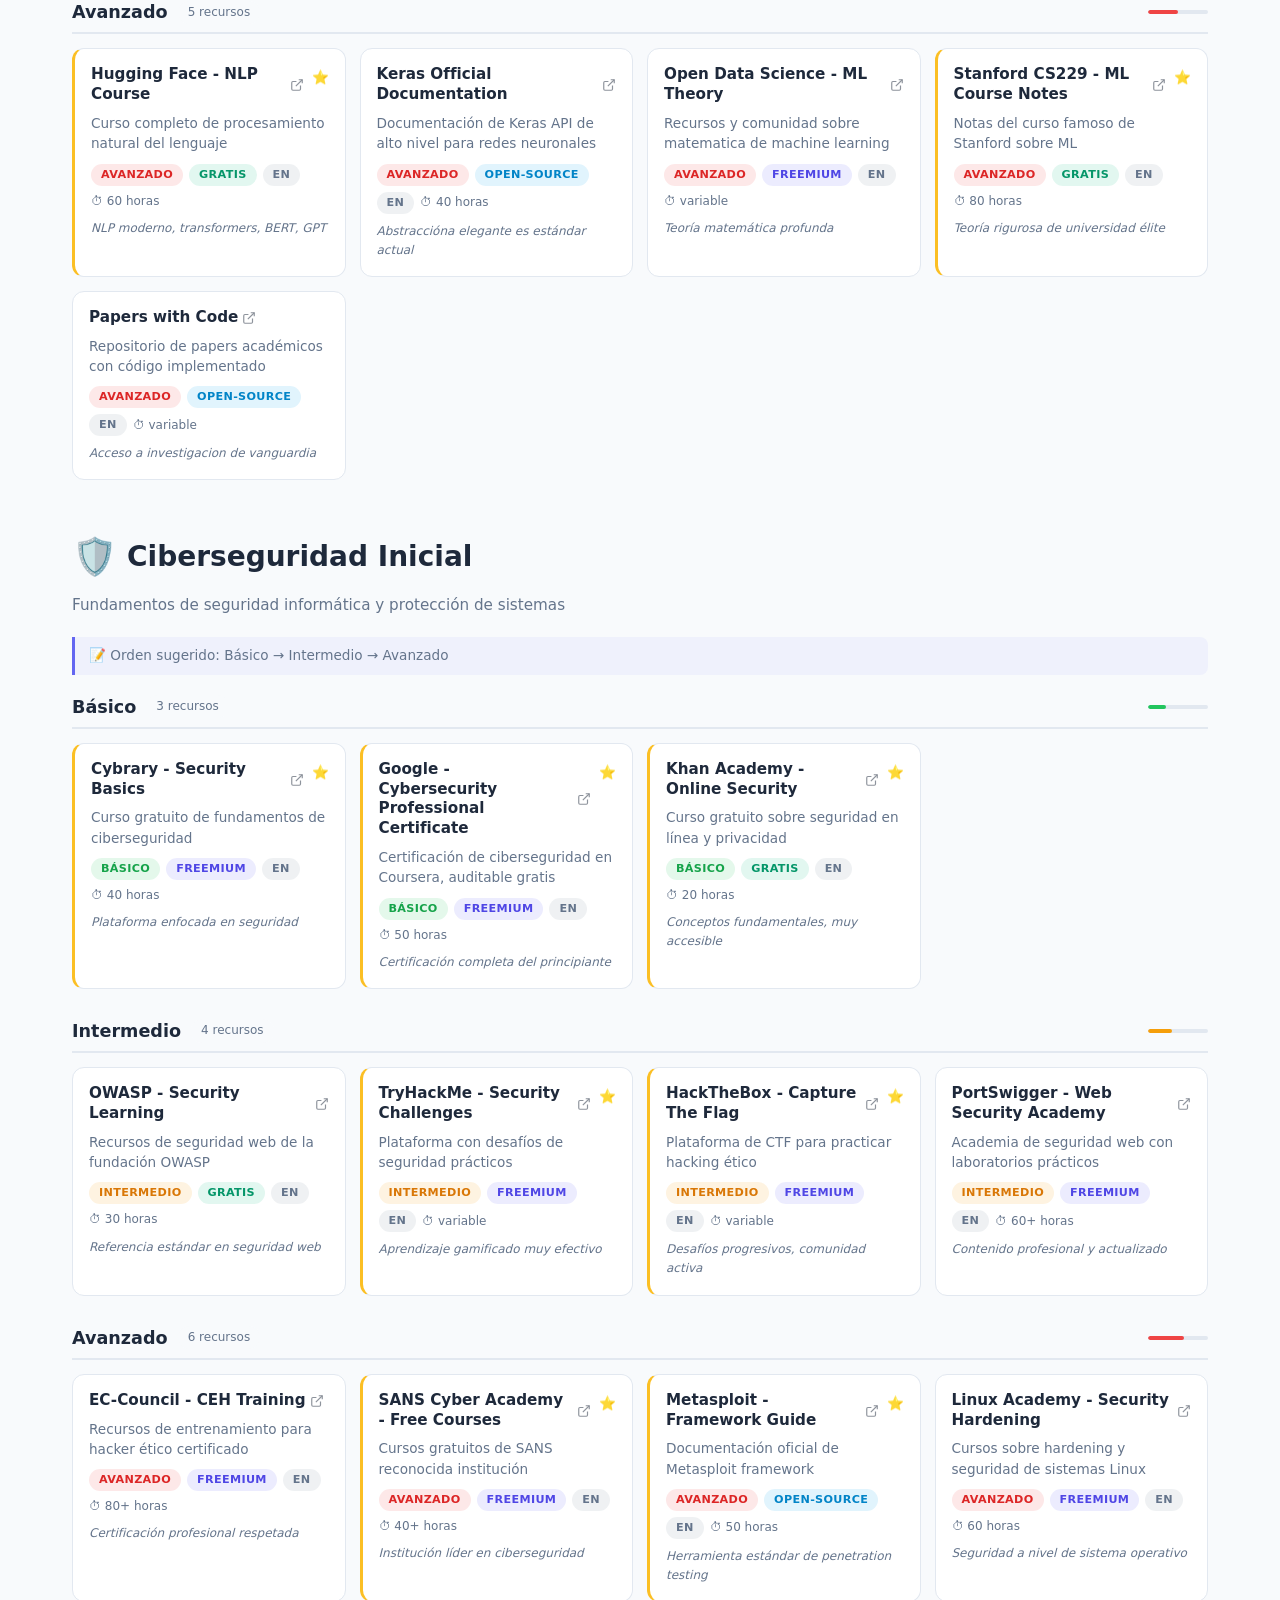
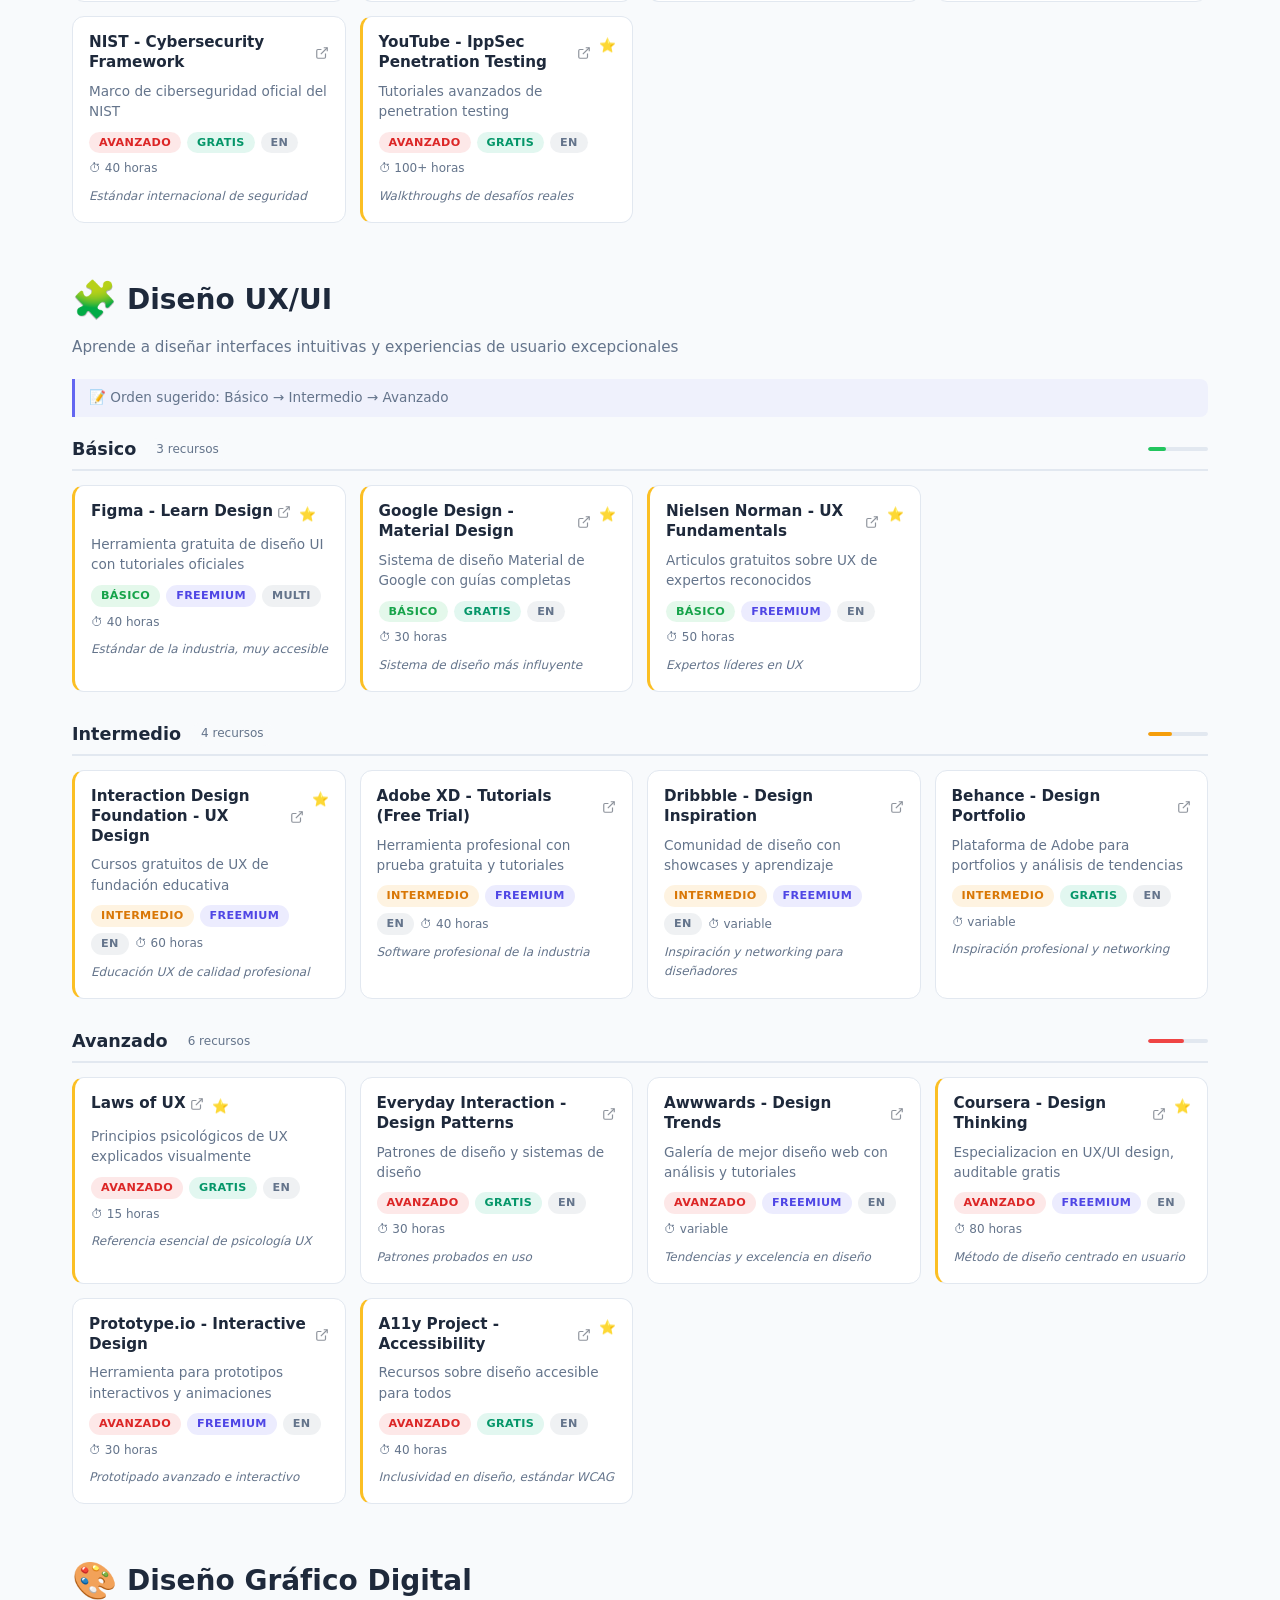
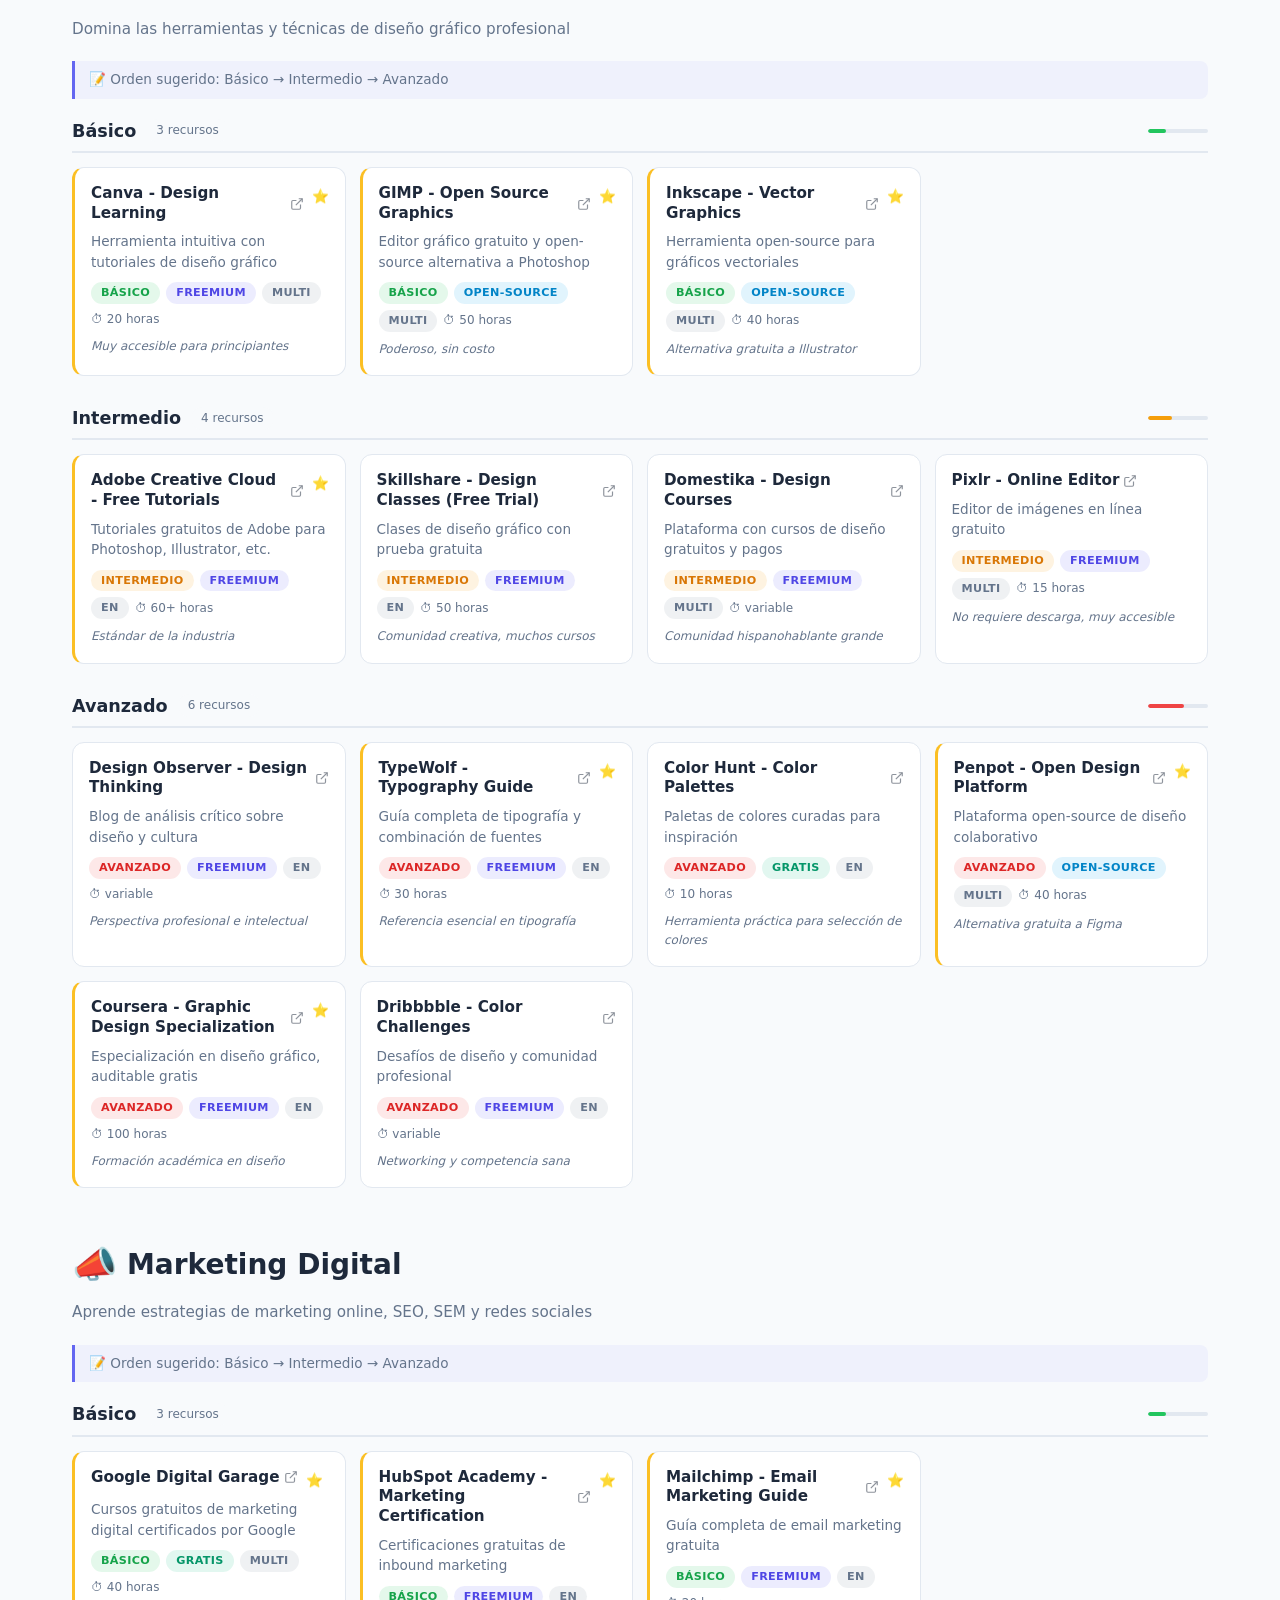
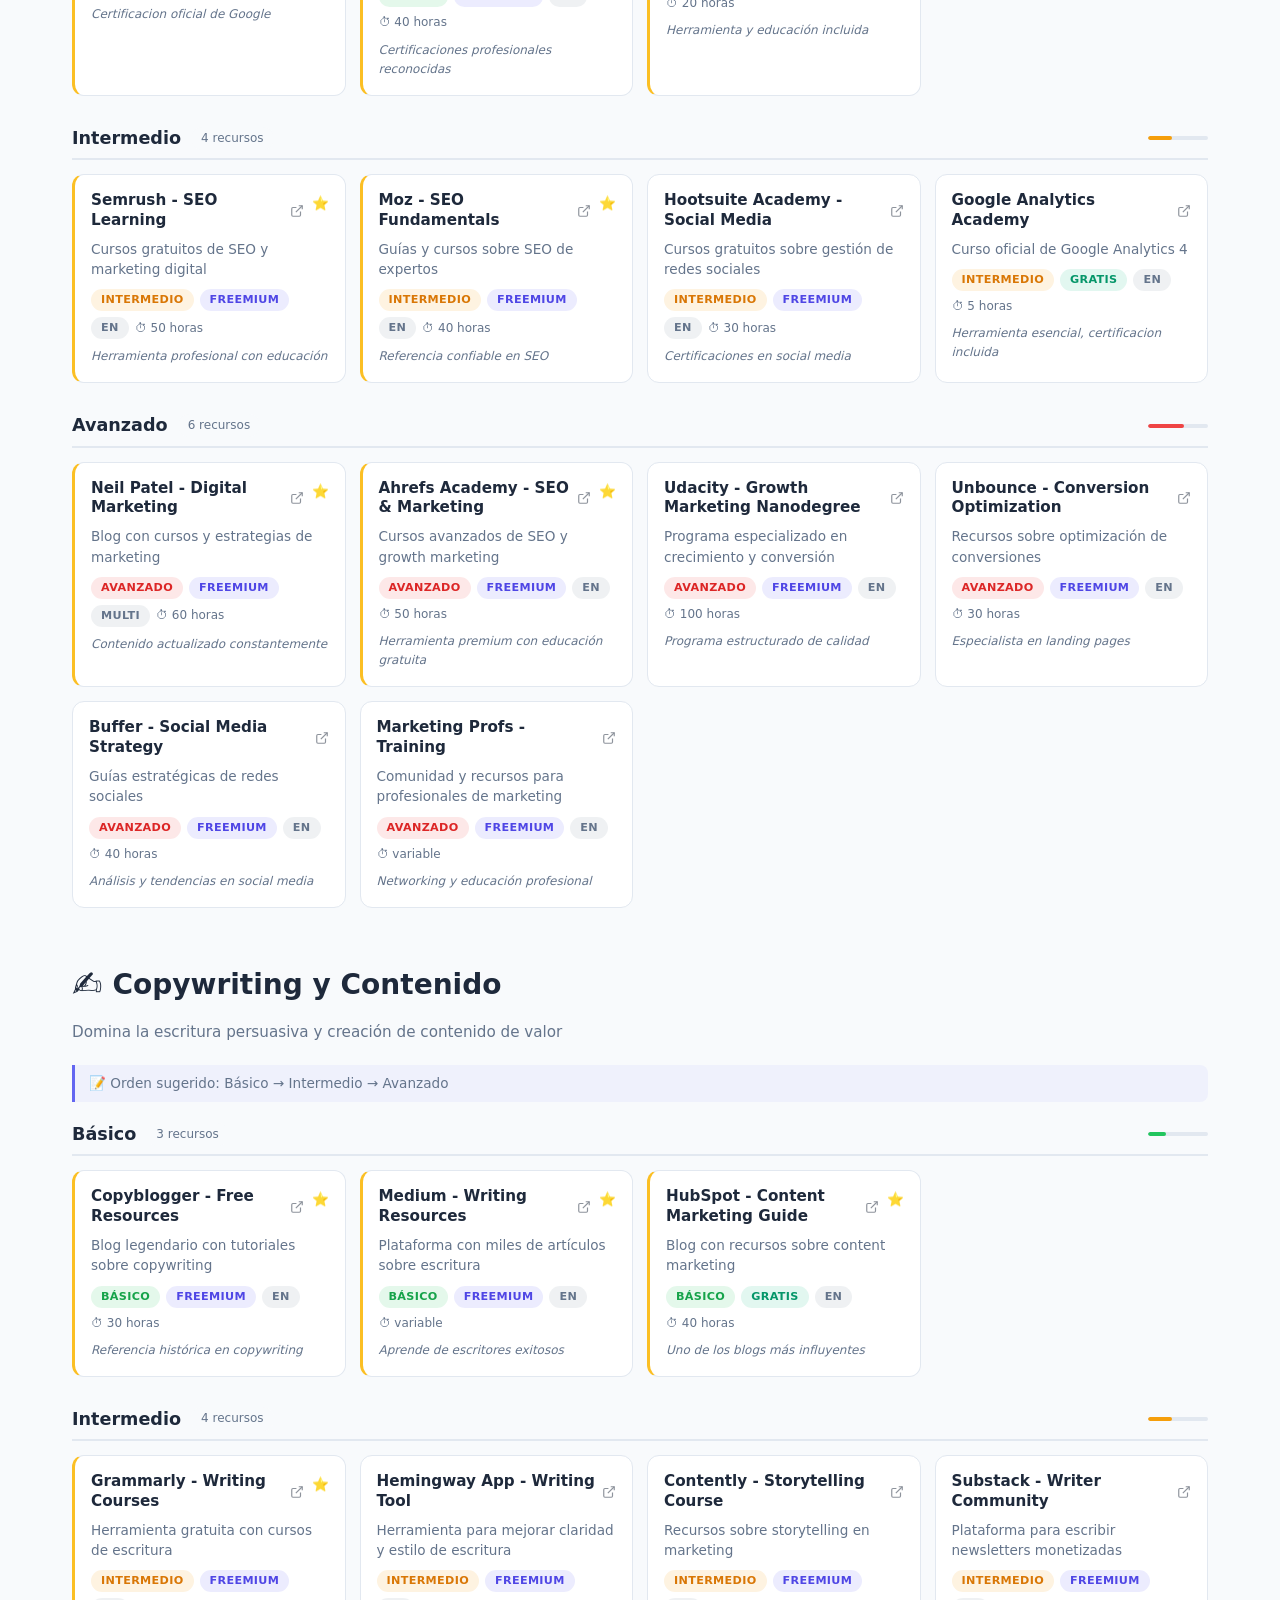
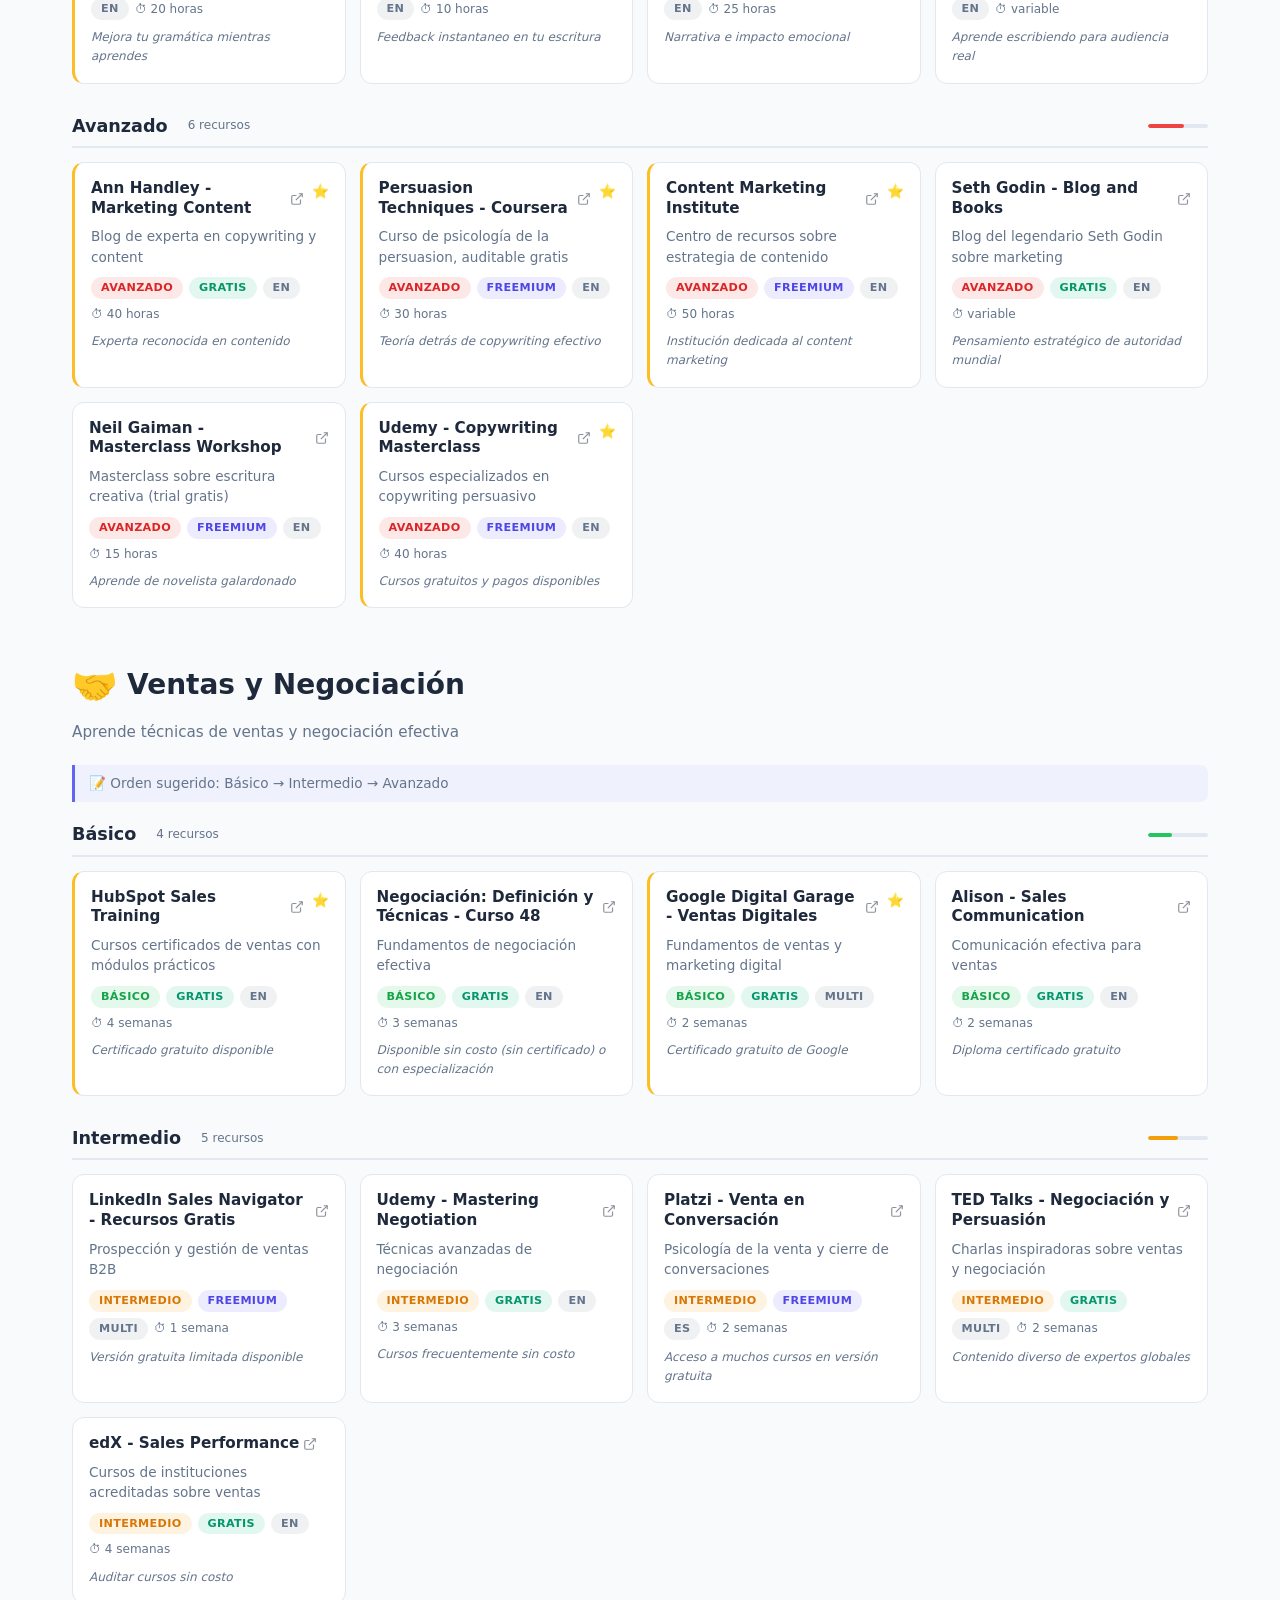
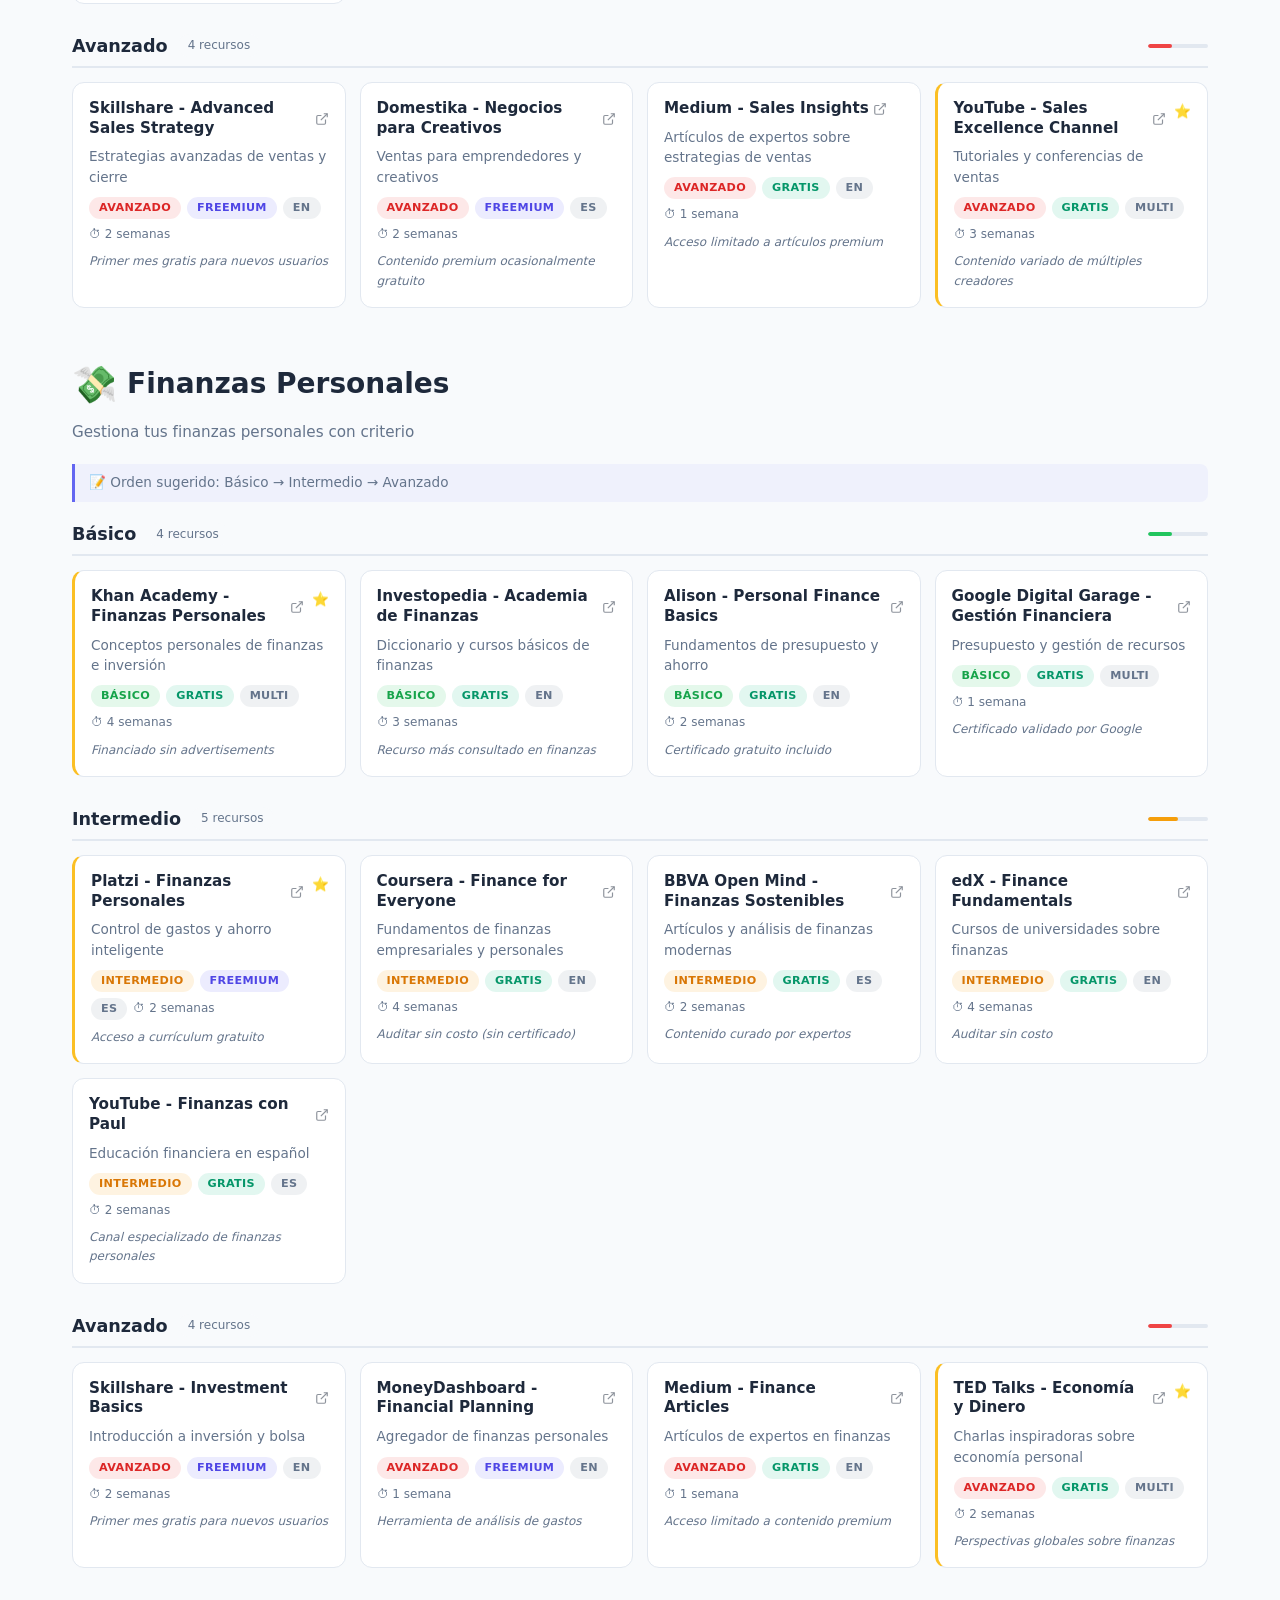
==== commit 740d2a8f: "feat: branding MolvicStudios, email estandarizado, SEO completo y footer unificado - Header: añadido" ====
--- a/index.html
+++ b/index.html
@@ -7,6 +7,9 @@
   <meta name="description" content="Descubre 20 rutas de aprendizaje con más de 200 recursos gratuitos y freemium para mejorar habilidades profesionales: programación, idiomas, marketing, diseño y más.">
   <link rel="canonical" href="https://aprendepor.rutas.com/">
   <link rel="icon" href="img/favicon.svg" type="image/svg+xml">
+  <meta name="keywords" content="rutas de aprendizaje, recursos gratuitos, aprender programación, cursos gratis, aprendizaje online, habilidades profesionales, educación gratuita">
+  <meta name="robots" content="index, follow">
+  <meta name="author" content="MolvicStudios">
 
   <!-- Open Graph -->
   <meta property="og:type" content="website">
@@ -21,15 +24,32 @@
   <meta name="twitter:title" content="Aprende por Rutas — Rutas de aprendizaje gratuitas">
   <meta name="twitter:description" content="20 rutas de aprendizaje con +200 recursos gratuitos para mejorar habilidades profesionales.">
 
+  <!-- Schema.org WebApplication -->
+  <script type="application/ld+json">
+  {
+    "@context": "https://schema.org",
+    "@type": "WebApplication",
+    "name": "Aprende por Rutas",
+    "url": "https://aprendepor.rutas.com/",
+    "description": "Rutas de aprendizaje con más de 200 recursos gratuitos y freemium para mejorar habilidades profesionales.",
+    "author": {
+      "@type": "Organization",
+      "name": "MolvicStudios"
+    },
+    "offers": {
+      "@type": "Offer",
+      "price": "0",
+      "priceCurrency": "USD"
+    }
+  }
+  </script>
+
   <link rel="stylesheet" href="css/styles.css">
 </head>
 <body>
 
   <!-- Skip to content -->
   <a href="#main-content" class="skip-link">Ir al contenido principal</a>
-
-  <!-- Ad Slot: Header -->
-  <div class="ad-slot" id="ad-slot--header" aria-hidden="true"></div>
 
   <!-- Header -->
   <header class="site-header" role="banner">
@@ -38,6 +58,7 @@
         <h1 class="site-title">
           <span class="site-title-emoji" aria-hidden="true">🚀</span>
           Aprende por Rutas
+          <span style="display:block;font-size:11px;font-weight:400;opacity:0.6;letter-spacing:0.03em;line-height:1;">by <a href="https://molvicstudios.pro" target="_blank" rel="noopener" style="color:inherit;text-decoration:none;">MolvicStudios.pro</a></span>
         </h1>
         <span class="header-stats" id="header-stats" aria-live="polite">Cargando...</span>
         <p class="site-subtitle">Tu plan de aprendizaje por pasos, con recursos reales</p>
@@ -74,9 +95,6 @@
     </div>
   </main>
 
-  <!-- Ad Slot: Footer -->
-  <div class="ad-slot" id="ad-slot--footer" aria-hidden="true"></div>
-
   <!-- Footer -->
   <footer class="site-footer" role="contentinfo">
     <div class="footer-inner">
@@ -87,9 +105,11 @@
       </nav>
       <p class="footer-update">Última actualización: <time id="footer-date">—</time></p>
       <p class="footer-suggest">
-        <a href="mailto:sugerencias@aprendepor.rutas.com?subject=Sugerencia de recurso o ruta">💡 Sugerir recurso o ruta</a>
-      </p>
-    </div>
+        <a href="mailto:molvicstudios@outlook.com?subject=Sugerencia de recurso o ruta">💡 Sugerir recurso o ruta</a>
+      </p>      <p style="font-size:11px;opacity:0.5;text-align:center;margin-top:16px;">
+        © 2026 Aprende por Rutas by <a href="https://molvicstudios.pro" target="_blank" rel="noopener" style="color:inherit;">MolvicStudios.pro</a> · 
+        <a href="mailto:molvicstudios@outlook.com" style="color:inherit;">molvicstudios@outlook.com</a> · Desarrollado por MolvicStudios
+      </p>    </div>
   </footer>
 
   <script src="js/app.js"></script>
--- a/css/styles.css
+++ b/css/styles.css
@@ -62,13 +62,6 @@
 }
 .skip-link:focus { top: 8px; color: #fff; }
 
-/* --- Ad Slots --- */
-.ad-slot {
-  min-height: 0; text-align: center;
-  margin: 16px auto; max-width: var(--max-width);
-}
-.ad-slot:empty { display: none; }
-
 /* --- Header --- */
 .site-header {
   background: var(--color-surface);
@@ -434,67 +427,6 @@
   font-size: .85rem;
 }
 
-/* --- Cookies Banner --- */
-.cookies-banner {
-  position: fixed; bottom: 0; left: 0; right: 0;
-  background: var(--color-surface);
-  border-top: 1px solid var(--color-border);
-  box-shadow: 0 -4px 12px rgba(0,0,0,.1);
-  z-index: 999;
-  padding: 16px 20px;
-  transform: translateY(100%);
-  transition: transform .3s ease;
-}
-.cookies-banner.visible { transform: translateY(0); }
-
-.cookies-inner {
-  max-width: var(--max-width);
-  margin: 0 auto;
-  display: flex;
-  flex-direction: column;
-  gap: 12px;
-}
-
-.cookies-text {
-  font-size: .85rem;
-  color: var(--color-text-muted);
-  line-height: 1.5;
-}
-.cookies-text a { text-decoration: underline; }
-
-.cookies-actions {
-  display: flex;
-  gap: 10px;
-  flex-wrap: wrap;
-}
-
-.btn {
-  padding: 8px 20px;
-  border-radius: var(--radius-sm);
-  font-size: .85rem;
-  font-weight: 600;
-  border: none;
-  cursor: pointer;
-  transition: all var(--transition);
-}
-.btn:focus-visible {
-  outline: 2px solid var(--color-primary);
-  outline-offset: 2px;
-}
-
-.btn-primary {
-  background: var(--color-primary);
-  color: #fff;
-}
-.btn-primary:hover { background: var(--color-primary-dark); }
-
-.btn-secondary {
-  background: var(--color-bg);
-  color: var(--color-text);
-  border: 1px solid var(--color-border);
-}
-.btn-secondary:hover { border-color: var(--color-primary); color: var(--color-primary); }
-
 /* --- Legal Pages --- */
 .legal-page {
   max-width: 800px;
@@ -528,8 +460,6 @@
   .recursos-grid {
     grid-template-columns: repeat(2, 1fr);
   }
-  .cookies-inner { flex-direction: row; align-items: center; }
-  .cookies-actions { margin-left: auto; flex-shrink: 0; }
   .site-subtitle { flex-basis: auto; }
 }
 
@@ -561,7 +491,7 @@
 
 /* --- Print --- */
 @media print {
-  .site-header, .nav-rutas, .cookies-banner, .ad-slot, .search-container { display: none; }
+  .site-header, .nav-rutas, .search-container { display: none; }
   .main-content { padding: 0; }
   .recurso-card { break-inside: avoid; border: 1px solid #ccc; }
 }
